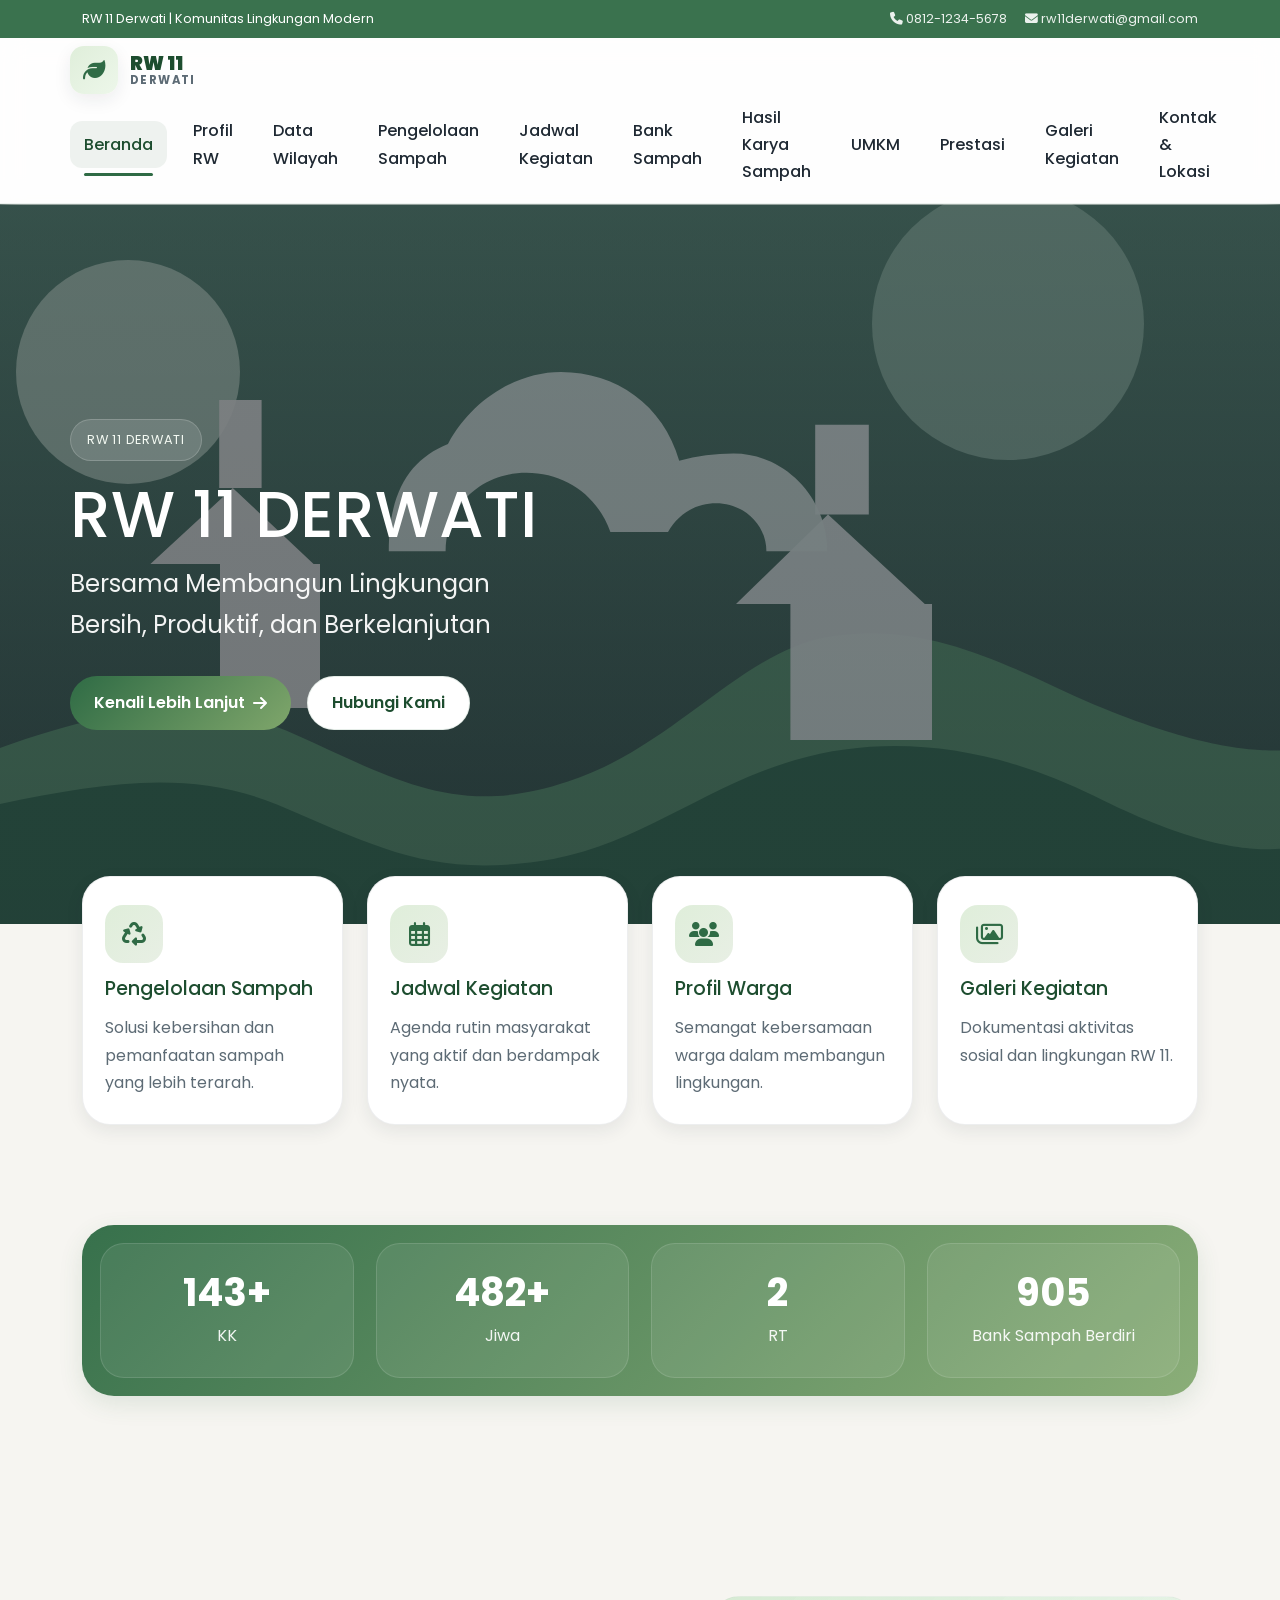
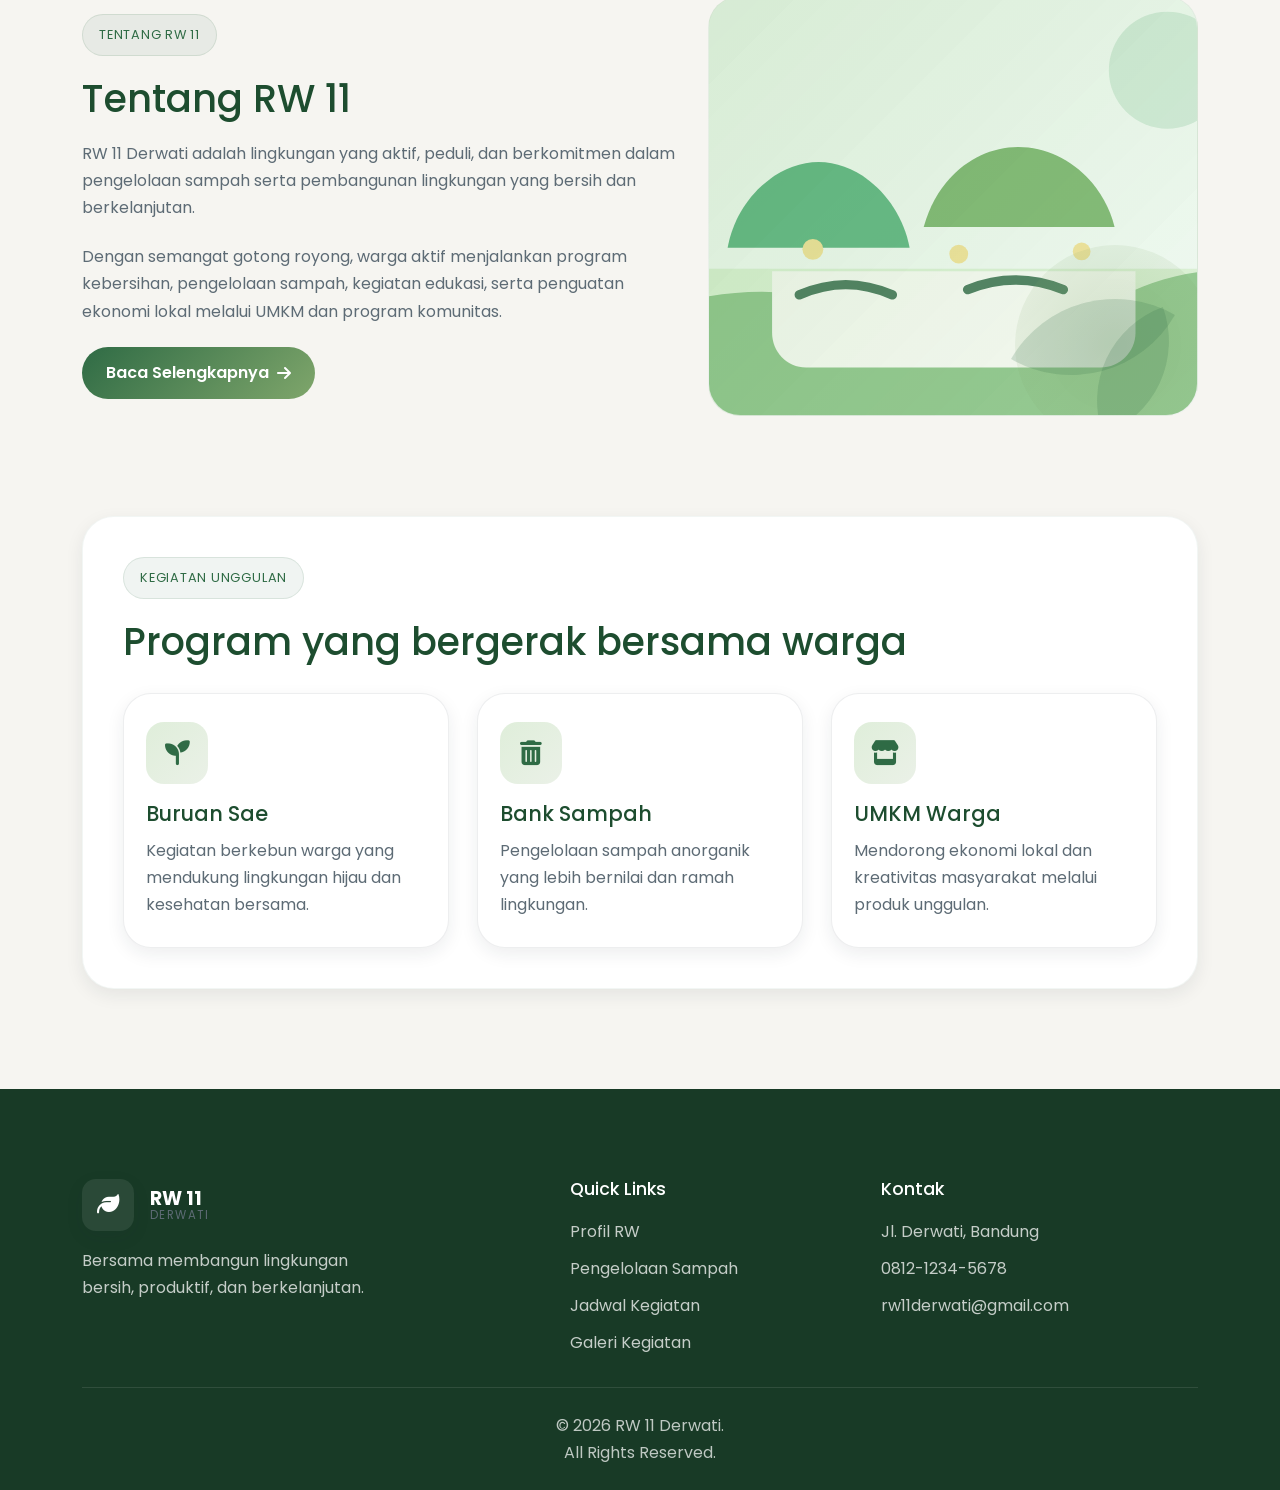
==== index.html @ e3f1a460 "Add RW 11 Derwati website Add the static site pages, local image assets, and album gallery support f" ====
<!DOCTYPE html>
<html lang="id">
  <head>
    <meta charset="UTF-8" />
    <meta name="viewport" content="width=device-width, initial-scale=1.0" />
    <title>RW 11 Derwati | Bersama Membangun Lingkungan Bersih</title>
    <meta
      name="description"
      content="RW 11 Derwati adalah komunitas lingkungan yang aktif dalam pengelolaan sampah, kegiatan warga, UMKM, dan pembangunan lingkungan yang berkelanjutan."
    />
    <link rel="preconnect" href="https://fonts.googleapis.com" />
    <link rel="preconnect" href="https://fonts.gstatic.com" crossorigin />
    <link
      href="https://fonts.googleapis.com/css2?family=Poppins:wght@400;500;600;700;800&display=swap"
      rel="stylesheet"
    />
    <link
      rel="stylesheet"
      href="https://cdn.jsdelivr.net/npm/bootstrap@5.3.3/dist/css/bootstrap.min.css"
    />
    <link
      rel="stylesheet"
      href="https://cdnjs.cloudflare.com/ajax/libs/font-awesome/6.5.2/css/all.min.css"
    />
    <link rel="stylesheet" href="css/style.css" />
  </head>
  <body>
    <div class="topbar">
      <div class="container topbar-inner">
        <div>RW 11 Derwati | Komunitas Lingkungan Modern</div>
        <div class="topbar-links">
          <a href="tel:081212345678"><i class="fa-solid fa-phone"></i> 0812-1234-5678</a>
          <a href="mailto:rw11derwati@gmail.com"><i class="fa-solid fa-envelope"></i> rw11derwati@gmail.com</a>
        </div>
      </div>
    </div>

    <header class="header">
      <div class="container navbar">
        <a href="index.html" class="brand" aria-label="RW 11 Derwati home">
          <span class="brand-mark"><i class="fa-solid fa-leaf"></i></span>
          <span class="brand-text">
            <strong>RW 11</strong>
            <small>Derwati</small>
          </span>
        </a>

        <nav aria-label="Main menu">
          <ul class="nav-menu">
            <li class="nav-item"><a class="nav-link active" href="index.html">Beranda</a></li>
            <li class="nav-item"><a class="nav-link" href="profil.html">Profil RW</a></li>
            <li class="nav-item"><a class="nav-link" href="data-wilayah.html">Data Wilayah</a></li>
            <li class="nav-item"><a class="nav-link" href="pengelolaan-sampah.html">Pengelolaan Sampah</a></li>
            <li class="nav-item"><a class="nav-link" href="jadwal-kegiatan.html">Jadwal Kegiatan</a></li>
            <li class="nav-item"><a class="nav-link" href="bank-sampah.html">Bank Sampah</a></li>
            <li class="nav-item"><a class="nav-link" href="hasil-karya.html">Hasil Karya Sampah</a></li>
            <li class="nav-item"><a class="nav-link" href="umkm.html">UMKM</a></li>
            <li class="nav-item"><a class="nav-link" href="prestasi.html">Prestasi</a></li>
            <li class="nav-item"><a class="nav-link" href="galeri.html">Galeri Kegiatan</a></li>
            <li class="nav-item"><a class="nav-link" href="kontak.html">Kontak &amp; Lokasi</a></li>
          </ul>
        </nav>

        <button class="menu-toggle" type="button" aria-label="Buka menu mobile">
          <i class="fa-solid fa-bars"></i>
        </button>
      </div>
    </header>

    <aside class="mobile-menu" aria-label="Menu mobile">
      <div class="mobile-menu-header">
        <a href="index.html" class="brand" aria-label="RW 11 Derwati home">
          <span class="brand-mark"><i class="fa-solid fa-leaf"></i></span>
          <span class="brand-text">
            <strong>RW 11</strong>
            <small>Derwati</small>
          </span>
        </a>
        <button class="close-menu" type="button" aria-label="Tutup menu mobile">
          <i class="fa-solid fa-xmark"></i>
        </button>
      </div>
      <ul class="mobile-menu-list">
        <li class="mobile-menu-item"><a class="active" href="index.html">Beranda</a></li>
        <li class="mobile-menu-item"><a href="profil.html">Profil RW</a></li>
        <li class="mobile-menu-item"><a href="data-wilayah.html">Data Wilayah</a></li>
        <li class="mobile-menu-item"><a href="pengelolaan-sampah.html">Pengelolaan Sampah</a></li>
        <li class="mobile-menu-item"><a href="jadwal-kegiatan.html">Jadwal Kegiatan</a></li>
        <li class="mobile-menu-item"><a href="bank-sampah.html">Bank Sampah</a></li>
        <li class="mobile-menu-item"><a href="hasil-karya.html">Hasil Karya Sampah</a></li>
        <li class="mobile-menu-item"><a href="umkm.html">UMKM</a></li>
        <li class="mobile-menu-item"><a href="prestasi.html">Prestasi</a></li>
        <li class="mobile-menu-item"><a href="galeri.html">Galeri Kegiatan</a></li>
        <li class="mobile-menu-item"><a href="kontak.html">Kontak &amp; Lokasi</a></li>
      </ul>
    </aside>
    <div class="overlay" aria-hidden="true"></div>

    <main>
      <section class="hero">
        <div class="container hero-inner reveal">
          <div class="eyebrow">RW 11 Derwati</div>
          <h1>RW 11 DERWATI</h1>
          <p>Bersama Membangun Lingkungan<br />Bersih, Produktif, dan Berkelanjutan</p>
          <div class="hero-actions">
            <a class="btn btn-primary" href="profil.html">Kenali Lebih Lanjut <i class="fa-solid fa-arrow-right"></i></a>
            <a class="btn btn-secondary" href="kontak.html">Hubungi Kami</a>
          </div>
        </div>
      </section>

      <section class="quick-links container reveal">
        <div class="quick-grid">
          <a class="card quick-card" href="pengelolaan-sampah.html">
            <i class="fa-solid fa-recycle"></i>
            <h3>Pengelolaan Sampah</h3>
            <p>Solusi kebersihan dan pemanfaatan sampah yang lebih terarah.</p>
          </a>
          <a class="card quick-card" href="jadwal-kegiatan.html">
            <i class="fa-regular fa-calendar-days"></i>
            <h3>Jadwal Kegiatan</h3>
            <p>Agenda rutin masyarakat yang aktif dan berdampak nyata.</p>
          </a>
          <a class="card quick-card" href="profil.html">
            <i class="fa-solid fa-users"></i>
            <h3>Profil Warga</h3>
            <p>Semangat kebersamaan warga dalam membangun lingkungan.</p>
          </a>
          <a class="card quick-card" href="galeri.html">
            <i class="fa-regular fa-images"></i>
            <h3>Galeri Kegiatan</h3>
            <p>Dokumentasi aktivitas sosial dan lingkungan RW 11.</p>
          </a>
        </div>
      </section>

      <section class="section">
        <div class="container reveal">
          <div class="stats-strip">
            <div class="stats-grid">
              <div class="stat-card">
                <strong data-count="320" data-suffix="+">0</strong>
                <span>KK</span>
              </div>
              <div class="stat-card">
                <strong data-count="1075" data-suffix="+">0</strong>
                <span>Jiwa</span>
              </div>
              <div class="stat-card">
                <strong data-count="6">0</strong>
                <span>RT</span>
              </div>
              <div class="stat-card">
                <strong data-count="2016">0</strong>
                <span>Bank Sampah Berdiri</span>
              </div>
            </div>
          </div>
        </div>
      </section>

      <section class="section">
        <div class="container reveal">
          <div class="about-grid">
            <div class="about-content">
              <div class="eyebrow" style="background: rgba(47,107,69,0.07); color: var(--primary); border-color: rgba(47,107,69,0.12);">Tentang RW 11</div>
              <h2 class="section-title">Tentang RW 11</h2>
              <p>
                RW 11 Derwati adalah lingkungan yang aktif, peduli, dan berkomitmen dalam pengelolaan sampah serta pembangunan lingkungan yang bersih dan berkelanjutan.
              </p>
              <p>
                Dengan semangat gotong royong, warga aktif menjalankan program kebersihan, pengelolaan sampah, kegiatan edukasi, serta penguatan ekonomi lokal melalui UMKM dan program komunitas.
              </p>
              <a class="btn btn-primary" href="profil.html">Baca Selengkapnya <i class="fa-solid fa-arrow-right"></i></a>
            </div>
            <div class="about-visual">
              <div class="visual-img"></div>
              <div class="leaf-decor"></div>
            </div>
          </div>
        </div>
      </section>

      <section class="section" style="padding-top: 0;">
        <div class="container reveal">
          <div class="section-shell">
            <div class="heading-row">
              <div>
                <div class="eyebrow" style="background: rgba(47,107,69,0.07); color: var(--primary); border-color: rgba(47,107,69,0.12);">Kegiatan Unggulan</div>
                <h2 class="section-title" style="margin-bottom: 0;">Program yang bergerak bersama warga</h2>
              </div>
            </div>

            <div class="feature-grid">
              <article class="feature-card card">
                <div class="feature-icon"><i class="fa-solid fa-seedling"></i></div>
                <h3>Buruan Sae</h3>
                <p>Kegiatan berkebun warga yang mendukung lingkungan hijau dan kesehatan bersama.</p>
              </article>
              <article class="feature-card card">
                <div class="feature-icon"><i class="fa-solid fa-trash-can"></i></div>
                <h3>Bank Sampah</h3>
                <p>Pengelolaan sampah anorganik yang lebih bernilai dan ramah lingkungan.</p>
              </article>
              <article class="feature-card card">
                <div class="feature-icon"><i class="fa-solid fa-store"></i></div>
                <h3>UMKM Warga</h3>
                <p>Mendorong ekonomi lokal dan kreativitas masyarakat melalui produk unggulan.</p>
              </article>
            </div>
          </div>
        </div>
      </section>
    </main>

    <footer class="footer">
      <div class="container">
        <div class="footer-grid">
          <div>
            <div class="footer-brand">
              <span class="brand-mark"><i class="fa-solid fa-leaf"></i></span>
              <span class="brand-text" style="color: #fff;">
                <strong>RW 11</strong>
                <small>Derwati</small>
              </span>
            </div>
            <p>
              Bersama membangun lingkungan<br />bersih, produktif, dan berkelanjutan.
            </p>
          </div>

          <div>
            <h4>Quick Links</h4>
            <ul class="footer-links">
              <li><a href="profil.html">Profil RW</a></li>
              <li><a href="pengelolaan-sampah.html">Pengelolaan Sampah</a></li>
              <li><a href="jadwal-kegiatan.html">Jadwal Kegiatan</a></li>
              <li><a href="galeri.html">Galeri Kegiatan</a></li>
            </ul>
          </div>

          <div>
            <h4>Kontak</h4>
            <ul class="footer-contact">
              <li>Jl. Derwati, Bandung</li>
              <li>0812-1234-5678</li>
              <li>rw11derwati@gmail.com</li>
            </ul>
          </div>
        </div>
        <div class="footer-bottom">
          © 2026 RW 11 Derwati.<br />All Rights Reserved.
        </div>
      </div>
    </footer>

    <script src="https://cdn.jsdelivr.net/npm/bootstrap@5.3.3/dist/js/bootstrap.bundle.min.js"></script>
    <script src="js/script.js"></script>
  </body>
</html>
---- css/style.css ----
:root {
  --primary: #2f6b45;
  --primary-dark: #1d4d2f;
  --secondary: #7fa66b;
  --secondary-soft: #a7c79a;
  --light-green: #dfeeda;
  --background: #f6f5f1;
  --card-bg: #ffffff;
  --text: #1f2933;
  --muted: #5d6b75;
  --border: rgba(31, 41, 51, 0.08);
  --shadow: 0 8px 24px rgba(47, 107, 69, 0.12);
  --shadow-soft: 0 6px 18px rgba(31, 41, 51, 0.08);
  --radius-lg: 28px;
  --radius-md: 18px;
  --radius-sm: 12px;
  --container: 1200px;
  --transition: 0.3s ease;
}

* {
  box-sizing: border-box;
}

html {
  scroll-behavior: smooth;
}

body {
  margin: 0;
  font-family: "Poppins", sans-serif;
  background: var(--background);
  color: var(--text);
  line-height: 1.7;
}

a {
  text-decoration: none;
  color: inherit;
}

img {
  max-width: 100%;
  display: block;
}

button,
input,
select,
textarea {
  font: inherit;
}

.container {
  width: min(var(--container), calc(100% - 32px));
  margin: 0 auto;
}

.section {
  padding: 100px 0;
}

.section-title {
  font-size: clamp(2rem, 3vw, 3rem);
  line-height: 1.2;
  margin: 0 0 18px;
  color: var(--primary-dark);
}

.section-subtitle {
  color: var(--muted);
  font-size: 1.05rem;
  margin-bottom: 32px;
  max-width: 700px;
}

.btn {
  display: inline-flex;
  align-items: center;
  justify-content: center;
  gap: 8px;
  border-radius: 999px;
  padding: 14px 24px;
  font-weight: 600;
  transition: transform var(--transition), box-shadow var(--transition), background var(--transition), color var(--transition);
  border: none;
  cursor: pointer;
  text-decoration: none;
}

.btn:hover {
  transform: translateY(-2px);
    box-shadow: 0 12px 24px rgba(47, 107, 69, 0.18);
}

.btn-primary {
  background: linear-gradient(135deg, var(--primary), var(--secondary));
  color: #fff;
}

.btn-secondary {
  background: var(--card-bg);
  color: var(--primary-dark);
  border: 1px solid rgba(47, 107, 69, 0.12);
}

.btn-outline {
  background: transparent;
  border: 1px solid rgba(47, 107, 69, 0.2);
  color: var(--primary);
}

.topbar {
  background: rgba(47, 107, 69, 0.94);
  color: #fff;
  font-size: 0.8rem;
  padding: 8px 0;
}

.topbar-inner {
  display: flex;
  align-items: center;
  justify-content: space-between;
  gap: 16px;
}

.topbar-links {
  display: flex;
  align-items: center;
  gap: 18px;
  flex-wrap: wrap;
}

.topbar-links a {
  color: rgba(255, 255, 255, 0.9);
}

.header {
  position: sticky;
  top: 0;
  z-index: 1000;
  background: rgba(255, 255, 255, 0.9);
  backdrop-filter: blur(12px);
  border-bottom: 1px solid rgba(47, 107, 69, 0.08);
  transition: box-shadow var(--transition), background var(--transition);
}

.header.scrolled {
  box-shadow: 0 8px 20px rgba(31, 41, 51, 0.08);
  background: rgba(255, 255, 255, 0.96);
}

.navbar {
  display: flex;
  align-items: center;
  justify-content: space-between;
  min-height: 84px;
}

.brand {
  display: inline-flex;
  align-items: center;
  gap: 12px;
  font-weight: 700;
  color: var(--primary-dark);
}

.brand-mark {
  width: 48px;
  height: 48px;
  border-radius: 14px;
  display: grid;
  place-items: center;
  background: linear-gradient(135deg, var(--light-green), #edf7ea);
  color: var(--primary);
  font-size: 1.4rem;
  box-shadow: var(--shadow-soft);
}

.brand-text {
  display: flex;
  flex-direction: column;
  line-height: 1.1;
}

.brand-text strong {
  font-size: 1.2rem;
}

.brand-text small {
  font-size: 0.72rem;
  letter-spacing: 0.12em;
  text-transform: uppercase;
  color: var(--muted);
}

.nav-menu {
  display: flex;
  align-items: center;
  gap: 12px;
  list-style: none;
  padding: 0;
  margin: 0;
}

.nav-item {
  position: relative;
}

.nav-link {
  display: inline-flex;
  align-items: center;
  justify-content: center;
  padding: 10px 14px;
  border-radius: 12px;
  color: var(--text);
  font-weight: 500;
  transition: background var(--transition), color var(--transition), transform var(--transition);
}

.nav-link:hover,
.nav-link.active {
  background: rgba(47, 107, 69, 0.08);
  color: var(--primary-dark);
}

.nav-link.active::after {
  content: "";
  position: absolute;
  left: 14px;
  right: 14px;
  bottom: -8px;
  height: 3px;
  border-radius: 999px;
  background: var(--primary);
}

.menu-toggle,
.close-menu {
  display: none;
  background: transparent;
  border: none;
  color: var(--primary-dark);
  font-size: 1.7rem;
  cursor: pointer;
}

.mobile-menu {
  position: fixed;
  top: 0;
  right: -100%;
  width: min(320px, 85vw);
  height: 100vh;
  background: rgba(255, 255, 255, 0.98);
  backdrop-filter: blur(14px);
  box-shadow: -10px 0 30px rgba(31, 41, 51, 0.14);
  z-index: 1100;
  transition: right 0.35s ease;
  padding: 24px 22px;
}

.mobile-menu.open {
  right: 0;
}

.mobile-menu-header {
  display: flex;
  align-items: center;
  justify-content: space-between;
  margin-bottom: 24px;
}

.mobile-menu-list {
  list-style: none;
  padding: 0;
  margin: 0;
  display: grid;
  gap: 8px;
}

.mobile-menu-item a {
  display: flex;
  align-items: center;
  justify-content: space-between;
  padding: 14px 12px;
  border-radius: 12px;
  background: rgba(47, 107, 69, 0.04);
  color: var(--text);
  font-weight: 500;
}

.mobile-menu-item a.active {
  background: rgba(47, 107, 69, 0.08);
  color: var(--primary-dark);
  border-left: 4px solid var(--primary);
}

.overlay {
  position: fixed;
  inset: 0;
  background: rgba(17, 24, 39, 0.5);
  opacity: 0;
  visibility: hidden;
  transition: opacity var(--transition), visibility var(--transition);
  z-index: 1050;
}

.overlay.active {
  opacity: 1;
  visibility: visible;
}

.hero {
  position: relative;
  min-height: 720px;
  display: flex;
  align-items: center;
  background-image: linear-gradient(rgba(17, 24, 39, 0.52), rgba(17, 24, 39, 0.55)), url('../assets/images/hero-bg.svg');
  background-size: cover;
  background-position: center;
  color: #fff;
}

.hero-inner {
  position: relative;
  z-index: 1;
  padding: 110px 0 90px;
}

.eyebrow {
  display: inline-block;
  background: rgba(255, 255, 255, 0.12);
  border: 1px solid rgba(255, 255, 255, 0.18);
  color: #f3f9f2;
  border-radius: 999px;
  padding: 9px 16px;
  font-size: 0.8rem;
  letter-spacing: 0.06em;
  text-transform: uppercase;
  margin-bottom: 20px;
}

.hero h1 {
  font-size: clamp(2.7rem, 5vw, 5rem);
  line-height: 1.05;
  margin: 0 0 16px;
  max-width: 700px;
}

.hero p {
  font-size: clamp(1.1rem, 2vw, 1.5rem);
  max-width: 640px;
  margin-bottom: 30px;
  color: rgba(255, 255, 255, 0.94);
}

.hero-actions {
  display: flex;
  flex-wrap: wrap;
  gap: 16px;
}

.quick-links {
  position: relative;
  margin-top: -48px;
  z-index: 2;
}

.quick-grid {
  display: grid;
  grid-template-columns: repeat(4, minmax(0, 1fr));
  gap: 24px;
}

.card {
  background: var(--card-bg);
  border: 1px solid var(--border);
  border-radius: var(--radius-lg);
  box-shadow: var(--shadow-soft);
  overflow: hidden;
  transition: transform var(--transition), box-shadow var(--transition);
}

.card:hover {
  transform: translateY(-6px);
  box-shadow: var(--shadow);
}

.quick-card {
  padding: 28px 22px;
  display: flex;
  flex-direction: column;
  align-items: flex-start;
  gap: 14px;
  min-height: 200px;
}

.quick-card i,
.feature-icon,
.info-icon,
.timeline-icon,
.contact-icon,
.process-step .step-number,
.category-badge {
  display: inline-flex;
  align-items: center;
  justify-content: center;
}

.quick-card i {
  width: 58px;
  height: 58px;
  border-radius: 18px;
  background: linear-gradient(135deg, var(--light-green), rgba(127, 166, 107, 0.18));
  color: var(--primary);
  font-size: 1.5rem;
}

.quick-card h3 {
  margin: 0;
  font-size: 1.2rem;
  color: var(--primary-dark);
}

.quick-card p {
  margin: 0;
  color: var(--muted);
}

.section-shell {
  background: #fff;
  border-radius: 32px;
  padding: 40px;
  box-shadow: var(--shadow-soft);
  border: 1px solid rgba(47, 107, 69, 0.06);
}

.stats-strip {
  background: linear-gradient(135deg, rgba(47, 107, 69, 0.96), rgba(127, 166, 107, 0.9));
  border-radius: 32px;
  padding: 18px;
  color: white;
  box-shadow: var(--shadow);
}

.stats-grid {
  display: grid;
  grid-template-columns: repeat(4, minmax(0, 1fr));
  gap: 22px;
}

.stat-card {
  background: rgba(255, 255, 255, 0.08);
  border: 1px solid rgba(255, 255, 255, 0.12);
  border-radius: 24px;
  padding: 28px 18px;
  text-align: center;
}

.stat-card strong {
  display: block;
  font-size: clamp(2rem, 3vw, 3rem);
  line-height: 1.1;
  font-weight: 700;
  margin-bottom: 8px;
}

.stat-card span {
  color: rgba(255, 255, 255, 0.92);
  font-size: 1rem;
  display: block;
}

.about-grid,
.split-grid,
.contact-grid,
.feature-grid,
.gallery-grid,
.waste-grid,
.umkm-grid,
.timeline {
  display: grid;
  gap: 28px;
}

.about-grid {
  grid-template-columns: 1.1fr 0.9fr;
  align-items: center;
}

.about-content p {
  margin-bottom: 22px;
  color: var(--muted);
}

.about-visual {
  position: relative;
  min-height: 420px;
  background: linear-gradient(135deg, rgba(223, 238, 218, 0.9), rgba(255,255,255,0.8));
  border-radius: 32px;
  overflow: hidden;
  border: 1px solid rgba(47, 107, 69, 0.08);
}

.about-visual .visual-img {
  position: absolute;
  inset: 0;
  background: url('../assets/images/gallery-garden.svg') center/cover no-repeat;
  mix-blend-mode: multiply;
  opacity: 0.82;
}

.leaf-decor {
  position: absolute;
  width: 200px;
  height: 200px;
  right: -18px;
  bottom: -30px;
  background: radial-gradient(circle at center, rgba(127, 166, 107, 0.28), rgba(127, 166, 107, 0.04));
  border-radius: 50%;
}

.leaf-decor::before,
.leaf-decor::after {
  content: "";
  position: absolute;
  background: rgba(47, 107, 69, 0.18);
  border-radius: 100% 0 100% 0;
}

.leaf-decor::before {
  width: 120px;
  height: 120px;
  left: 18px;
  top: 32px;
  transform: rotate(30deg);
}

.leaf-decor::after {
  width: 100px;
  height: 100px;
  right: 32px;
  bottom: 24px;
  transform: rotate(-20deg);
}

.page-hero {
  background: linear-gradient(135deg, rgba(31, 41, 51, 0.7), rgba(47, 107, 69, 0.8)), url('../assets/images/hero-bg.svg') center/cover no-repeat;
  color: #fff;
  padding: 140px 0 90px;
}

.page-hero h1 {
  font-size: clamp(2.3rem, 4vw, 4rem);
  margin: 0 0 12px;
}

.page-hero p {
  font-size: 1.1rem;
  color: rgba(255, 255, 255, 0.9);
  max-width: 720px;
}

.breadcrumbs {
  display: inline-flex;
  align-items: center;
  gap: 8px;
  font-size: 0.85rem;
  color: rgba(255,255,255,0.9);
  margin-bottom: 18px;
}

.breadcrumbs a {
  color: #fff;
}

.feature-grid {
  grid-template-columns: repeat(3, minmax(0, 1fr));
}

.feature-card {
  padding: 28px 22px;
}

.feature-icon {
  width: 62px;
  height: 62px;
  border-radius: 18px;
  background: linear-gradient(135deg, rgba(223, 238, 218, 1), rgba(127,166,107,0.16));
  color: var(--primary);
  font-size: 1.55rem;
  margin-bottom: 18px;
}

.feature-card h3,
.content-card h3,
.waste-card h3,
.accordion-item h3,
.gallery-card h3,
.umkm-card h3,
.contact-card h3 {
  margin: 0 0 10px;
  font-size: 1.3rem;
  color: var(--primary-dark);
}

.feature-card p,
.content-card p,
.waste-card p,
.gallery-card p,
.contact-card p,
.umkm-card p,
.stat-box p,
.accordion-content p,
.timeline-item p,
.kegiatan-card p {
  margin: 0;
  color: var(--muted);
}

.content-card {
  padding: 32px;
}

.content-card .card-figure {
  height: 260px;
  border-radius: 24px;
  overflow: hidden;
  margin-top: 18px;
}

.content-card .card-figure img {
  width: 100%;
  height: 100%;
  object-fit: cover;
}

.card-list {
  list-style: none;
  padding: 0;
  margin: 18px 0 0;
  display: grid;
  gap: 12px;
}

.card-list li {
  display: flex;
  align-items: flex-start;
  gap: 10px;
  color: var(--text);
}

.card-list li i {
  color: var(--primary);
  margin-top: 4px;
}

.info-grid {
  display: grid;
  grid-template-columns: repeat(2, minmax(0, 1fr));
  gap: 24px;
}

.info-box {
  display: flex;
  flex-direction: column;
  gap: 16px;
  background: linear-gradient(180deg, rgba(255,255,255,0.96), rgba(223,238,218,0.5));
  border: 1px solid rgba(47, 107, 69, 0.08);
  border-radius: 24px;
  padding: 28px;
  min-height: 100%;
}

.info-icon {
  width: 56px;
  height: 56px;
  border-radius: 16px;
  background: rgba(47, 107, 69, 0.08);
  color: var(--primary);
  font-size: 1.4rem;
}

.stat-box {
  display: flex;
  flex-direction: column;
  justify-content: center;
  background: rgba(47,107,69,0.04);
  border-radius: 20px;
  border: 1px solid rgba(47,107,69,0.06);
  padding: 24px 18px;
}

.stat-box strong {
  display: block;
  color: var(--primary-dark);
  font-size: clamp(2rem, 2.5vw, 2.5rem);
  line-height: 1.1;
  margin-bottom: 6px;
}

.heading-row {
  display: flex;
  align-items: flex-end;
  justify-content: space-between;
  gap: 18px;
  margin-bottom: 28px;
}

.filter-bar {
  display: flex;
  flex-wrap: wrap;
  gap: 12px;
}

.filter-btn {
  background: rgba(47,107,69,0.06);
  color: var(--primary-dark);
  border: 1px solid transparent;
  border-radius: 999px;
  padding: 10px 18px;
  font-weight: 600;
  cursor: pointer;
  transition: all var(--transition);
}

.filter-btn.active,
.filter-btn:hover {
  background: var(--primary);
  color: #fff;
  box-shadow: 0 10px 18px rgba(47, 107, 69, 0.18);
}

.waste-grid,
.gallery-grid,
.umkm-grid {
  grid-template-columns: repeat(3, minmax(0, 1fr));
}

.waste-card,
.gallery-card,
.umkm-card,
.kegiatan-card,
.contact-card,
.timeline-item,
.banner-card {
  background: var(--card-bg);
  border: 1px solid rgba(47, 107, 69, 0.08);
  border-radius: 24px;
  padding: 26px;
  box-shadow: var(--shadow-soft);
}

.waste-card .badge,
.gallery-card .badge,
.umkm-card .badge {
  display: inline-block;
  padding: 7px 12px;
  border-radius: 999px;
  font-size: 0.75rem;
  background: rgba(47, 107, 69, 0.08);
  color: var(--primary-dark);
  font-weight: 600;
  margin-bottom: 14px;
}

.diagram {
  position: relative;
  display: flex;
  flex-direction: column;
  align-items: center;
  gap: 12px;
  padding: 30px 0 10px;
}

.flow-node {
  position: relative;
  width: min(100%, 220px);
  background: var(--card-bg);
  border: 1px solid rgba(47, 107, 69, 0.1);
  border-radius: 18px;
  padding: 18px 16px;
  text-align: center;
  font-weight: 600;
  box-shadow: var(--shadow-soft);
}

.flow-branch {
  display: grid;
  grid-template-columns: repeat(2, minmax(0, 1fr));
  gap: 26px;
  width: min(100%, 520px);
}

.diagram::before,
.diagram::after {
  content: "";
  position: absolute;
  left: 50%;
  width: 2px;
  height: 30px;
  background: rgba(47,107,69,0.3);
  transform: translateX(-50%);
}

.diagram::before { top: 46px; }

.diagram::after { top: 152px; }

.flow-branch .flow-node {
  position: relative;
}

.flow-branch .flow-node::before {
  content: "";
  position: absolute;
  left: 50%;
  top: -26px;
  width: 2px;
  height: 26px;
  background: rgba(47,107,69,0.3);
  transform: translateX(-50%);
}

.flow-branch .flow-node:first-child::before {
  display: none;
}

.kegiatan-grid {
  display: grid;
  grid-template-columns: repeat(2, minmax(0, 1fr));
  gap: 24px;
}

.kegiatan-card {
  display: flex;
  flex-direction: column;
  gap: 12px;
}

.kegiatan-meta {
  display: flex;
  align-items: center;
  gap: 8px;
  color: var(--primary);
  font-weight: 600;
  font-size: 0.9rem;
}

.kegiatan-card h3 {
  margin: 0;
  font-size: 1.35rem;
  color: var(--primary-dark);
}

.kegiatan-card .chip {
  display: inline-flex;
  align-items: center;
  gap: 8px;
  width: fit-content;
  border-radius: 999px;
  background: rgba(127,166,107,0.12);
  color: var(--primary-dark);
  padding: 8px 12px;
  font-weight: 600;
  text-transform: capitalize;
}

.accordion {
  display: grid;
  gap: 18px;
}

.accordion-item {
  border: 1px solid rgba(47,107,69,0.08);
  border-radius: 20px;
  background: var(--card-bg);
  overflow: hidden;
  box-shadow: var(--shadow-soft);
}

.accordion-header {
  width: 100%;
  background: transparent;
  border: none;
  padding: 22px 24px;
  display: flex;
  align-items: center;
  justify-content: space-between;
  cursor: pointer;
  font-weight: 600;
  color: var(--primary-dark);
  text-align: left;
}

.accordion-header i:last-child {
  transition: transform var(--transition);
}

.accordion-item.active .accordion-header i:last-child {
  transform: rotate(180deg);
}

.accordion-content {
  max-height: 0;
  overflow: hidden;
  transition: max-height 0.35s ease;
}

.accordion-content-inner {
  padding: 0 24px 22px;
  color: var(--muted);
}

.process-grid {
  display: grid;
  grid-template-columns: repeat(4, minmax(0, 1fr));
  gap: 18px;
}

.process-step {
  background: linear-gradient(180deg, rgba(223,238,218,.46), rgba(255,255,255,1));
  border: 1px solid rgba(47,107,69,0.08);
  border-radius: 20px;
  padding: 22px 18px;
  text-align: center;
}

.process-step .step-number {
  width: 52px;
  height: 52px;
  border-radius: 50%;
  background: var(--primary);
  color: #fff;
  font-weight: 700;
  margin: 0 auto 14px;
}

.process-step h4 {
  margin: 0 0 8px;
  color: var(--primary-dark);
}

.gallery-card {
  position: relative;
  overflow: hidden;
  padding: 0;
  cursor: pointer;
}

.gallery-card img {
  height: 260px;
  width: 100%;
  object-fit: cover;
  transition: transform 0.5s ease;
}

.gallery-card:hover img {
  transform: scale(1.05);
}

.gallery-card .gallery-body {
  padding: 18px 18px 20px;
}

.gallery-card .gallery-body h3 {
  margin: 0 0 6px;
  font-size: 1.2rem;
}

.gallery-card .badge {
  margin: 18px 18px 0;
}

.lightbox-modal,
.product-modal {
  position: fixed;
  inset: 0;
  background: rgba(17,24,39,0.76);
  display: flex;
  align-items: center;
  justify-content: center;
  padding: 24px;
  z-index: 1200;
  opacity: 0;
  visibility: hidden;
  transition: opacity var(--transition), visibility var(--transition);
}

.lightbox-modal.open,
.product-modal.open {
  opacity: 1;
  visibility: visible;
}

.lightbox-content,
.product-content {
  position: relative;
  background: #fff;
  width: min(1000px, 92vw);
  border-radius: 28px;
  overflow: hidden;
  box-shadow: 0 16px 40px rgba(17,24,39,0.2);
}

.lightbox-media,
.product-media {
  width: 100%;
  height: 420px;
  overflow: hidden;
}

.lightbox-media img,
.product-media img {
  width: 100%;
  height: 100%;
  object-fit: cover;
}

.lightbox-body,
.product-body {
  padding: 22px 28px 28px;
}

.lightbox-close,
.product-close {
  position: absolute;
  top: 18px;
  right: 18px;
  width: 42px;
  height: 42px;
  border-radius: 50%;
  background: rgba(255,255,255,0.9);
  border: none;
  font-size: 1.5rem;
  cursor: pointer;
  color: var(--primary-dark);
}

.lightbox-nav {
  position: absolute;
  top: 50%;
  width: 42px;
  height: 42px;
  border-radius: 50%;
  border: none;
  background: rgba(255,255,255,0.9);
  display: grid;
  place-items: center;
  cursor: pointer;
  transform: translateY(-50%);
  font-size: 1.3rem;
  color: var(--primary-dark);
}

.lightbox-prev { left: 18px; }
.lightbox-next { right: 18px; }

.product-carousel {
  display: grid;
  grid-template-columns: 1.15fr 0.85fr;
  gap: 0;
}

.product-info {
  padding: 28px;
}

.product-info h3 {
  margin: 0 0 12px;
  font-size: 2rem;
  color: var(--primary-dark);
}

.product-meta {
  display: grid;
  grid-template-columns: repeat(2, minmax(0, 1fr));
  gap: 16px;
  margin-top: 24px;
}

.product-meta div {
  padding: 14px 16px;
  border-radius: 14px;
  background: rgba(47,107,69,0.04);
}

.product-meta strong {
  display: block;
  font-size: 0.8rem;
  color: var(--primary);
  text-transform: uppercase;
  letter-spacing: 0.08em;
  margin-bottom: 6px;
}

.featured-carousel {
  position: relative;
  overflow: hidden;
  border-radius: 32px;
  margin-bottom: 40px;
}

.featured-slide {
  display: none;
  position: relative;
}

.featured-slide.active {
  display: block;
}

.featured-slide img {
  width: 100%;
  height: 440px;
  object-fit: cover;
}

.featured-caption {
  position: absolute;
  left: 32px;
  right: 32px;
  bottom: 26px;
  background: rgba(17,24,39,0.5);
  color: #fff;
  border-radius: 18px;
  padding: 18px 20px;
}

.featured-caption h3 {
  margin: 0 0 6px;
  font-size: clamp(1.4rem, 2vw, 2rem);
}

.carousel-controls {
  display: flex;
  justify-content: center;
  gap: 12px;
  margin-top: 20px;
}

.carousel-arrow {
  width: 44px;
  height: 44px;
  border-radius: 50%;
  border: none;
  background: rgba(47,107,69,0.1);
  color: var(--primary-dark);
  cursor: pointer;
}

.umkm-card {
  display: flex;
  flex-direction: column;
  gap: 16px;
}

.umkm-meta {
  display: flex;
  align-items: center;
  justify-content: space-between;
  gap: 10px;
}

.umkm-card .owner {
  font-weight: 600;
  color: var(--primary);
}

.umkm-card .location,
.umkm-card .phone {
  display: flex;
  align-items: center;
  gap: 8px;
  color: var(--muted);
}

.whatsapp-btn {
  display: inline-flex;
  align-items: center;
  justify-content: center;
  gap: 8px;
  background: #25d366;
  color: #fff;
  padding: 12px 18px;
  border-radius: 999px;
  font-weight: 600;
  transition: transform var(--transition), box-shadow var(--transition);
}

.whatsapp-btn:hover {
  transform: translateY(-2px);
  box-shadow: 0 12px 18px rgba(37,211,102,0.2);
}

.timeline {
  position: relative;
  grid-template-columns: 1fr;
  max-width: 900px;
  margin: 0 auto;
}

.timeline::before {
  content: "";
  position: absolute;
  left: 33px;
  top: 0;
  bottom: 0;
  width: 4px;
  background: linear-gradient(180deg, rgba(47,107,69,0.12), rgba(47,107,69,0.45));
  border-radius: 999px;
}

.timeline-item {
  position: relative;
  margin-left: 80px;
  padding: 26px 28px;
}

.timeline-item::before {
  content: "";
  position: absolute;
  left: -60px;
  top: 30px;
  width: 18px;
  height: 18px;
  background: var(--primary);
  border: 6px solid #fff;
  border-radius: 50%;
  box-shadow: 0 0 0 4px rgba(47, 107, 69, 0.12);
}

.timeline-year {
  display: inline-flex;
  align-items: center;
  gap: 8px;
  margin-bottom: 10px;
  color: var(--primary);
  font-weight: 700;
}

.timeline-year i {
  width: 34px;
  height: 34px;
  display: inline-flex;
  align-items: center;
  justify-content: center;
  border-radius: 12px;
  background: rgba(47,107,69,0.08);
}

.contact-grid {
  grid-template-columns: 0.95fr 1.05fr;
}

.contact-card {
  display: flex;
  flex-direction: column;
  gap: 18px;
}

.contact-list {
  list-style: none;
  padding: 0;
  margin: 0;
  display: grid;
  gap: 16px;
}

.contact-list li {
  display: flex;
  align-items: flex-start;
  gap: 12px;
}

.contact-icon {
  width: 44px;
  height: 44px;
  border-radius: 12px;
  color: var(--primary);
  background: rgba(47,107,69,0.06);
}

.map-card {
  background: #fff;
  border: 1px solid rgba(47,107,69,0.08);
  border-radius: 24px;
  overflow: hidden;
  box-shadow: var(--shadow-soft);
}

.map-card iframe {
  width: 100%;
  min-height: 420px;
  border: 0;
}

.footer {
  background: #183a26;
  color: rgba(255,255,255,0.88);
  padding: 90px 0 24px;
}

.footer-grid {
  display: grid;
  grid-template-columns: 1.3fr 0.8fr 0.9fr;
  gap: 30px;
}

.footer-brand {
  display: flex;
  align-items: center;
  gap: 16px;
  margin-bottom: 16px;
}

.footer-brand .brand-mark {
  width: 52px;
  height: 52px;
  background: rgba(255,255,255,0.08);
  color: #fff;
}

.footer h4 {
  margin: 0 0 18px;
  color: #fff;
  font-size: 1.1rem;
}

.footer p,
.footer li,
.footer a {
  color: rgba(255,255,255,0.75);
}

.footer-links,
.footer-contact {
  list-style: none;
  padding: 0;
  margin: 0;
  display: grid;
  gap: 10px;
}

.footer-bottom {
  margin-top: 30px;
  padding-top: 24px;
  border-top: 1px solid rgba(255,255,255,0.1);
  text-align: center;
  color: rgba(255,255,255,0.72);
}

.reveal {
  opacity: 0;
  transform: translateY(24px);
  transition: opacity 0.7s ease, transform 0.7s ease;
}

.reveal.visible {
  opacity: 1;
  transform: translateY(0);
}

.hidden {
  display: none !important;
}

@media (max-width: 980px) {
  .quick-grid,
  .stats-grid,
  .feature-grid,
  .waste-grid,
  .gallery-grid,
  .umkm-grid,
  .process-grid,
  .footer-grid {
    grid-template-columns: repeat(2, minmax(0, 1fr));
  }

  .about-grid,
  .contact-grid,
  .split-grid {
    grid-template-columns: 1fr;
  }

  .nav-menu {
    display: none;
  }

  .menu-toggle,
  .close-menu {
    display: inline-flex;
    align-items: center;
    justify-content: center;
  }

  .kegiatan-grid {
    grid-template-columns: 1fr;
  }
}

@media (max-width: 680px) {
  .topbar {
    display: none;
  }

  .section {
    padding: 76px 0;
  }

  .hero {
    min-height: 620px;
  }

  .quick-grid,
  .stats-grid,
  .feature-grid,
  .waste-grid,
  .gallery-grid,
  .umkm-grid,
  .process-grid,
  .footer-grid,
  .kegiatan-grid,
  .info-grid {
    grid-template-columns: 1fr;
  }

  .section-shell {
    padding: 24px 16px;
  }

  .hero-inner {
    padding-top: 82px;
  }

  .hero-actions {
    flex-direction: column;
    align-items: flex-start;
  }

  .btn {
    width: 100%;
  }

  .product-carousel {
    grid-template-columns: 1fr;
  }

  .timeline-item {
    margin-left: 58px;
    padding: 20px 18px;
  }

  .timeline::before {
    left: 22px;
  }

  .timeline-item::before {
    left: -40px;
  }
}
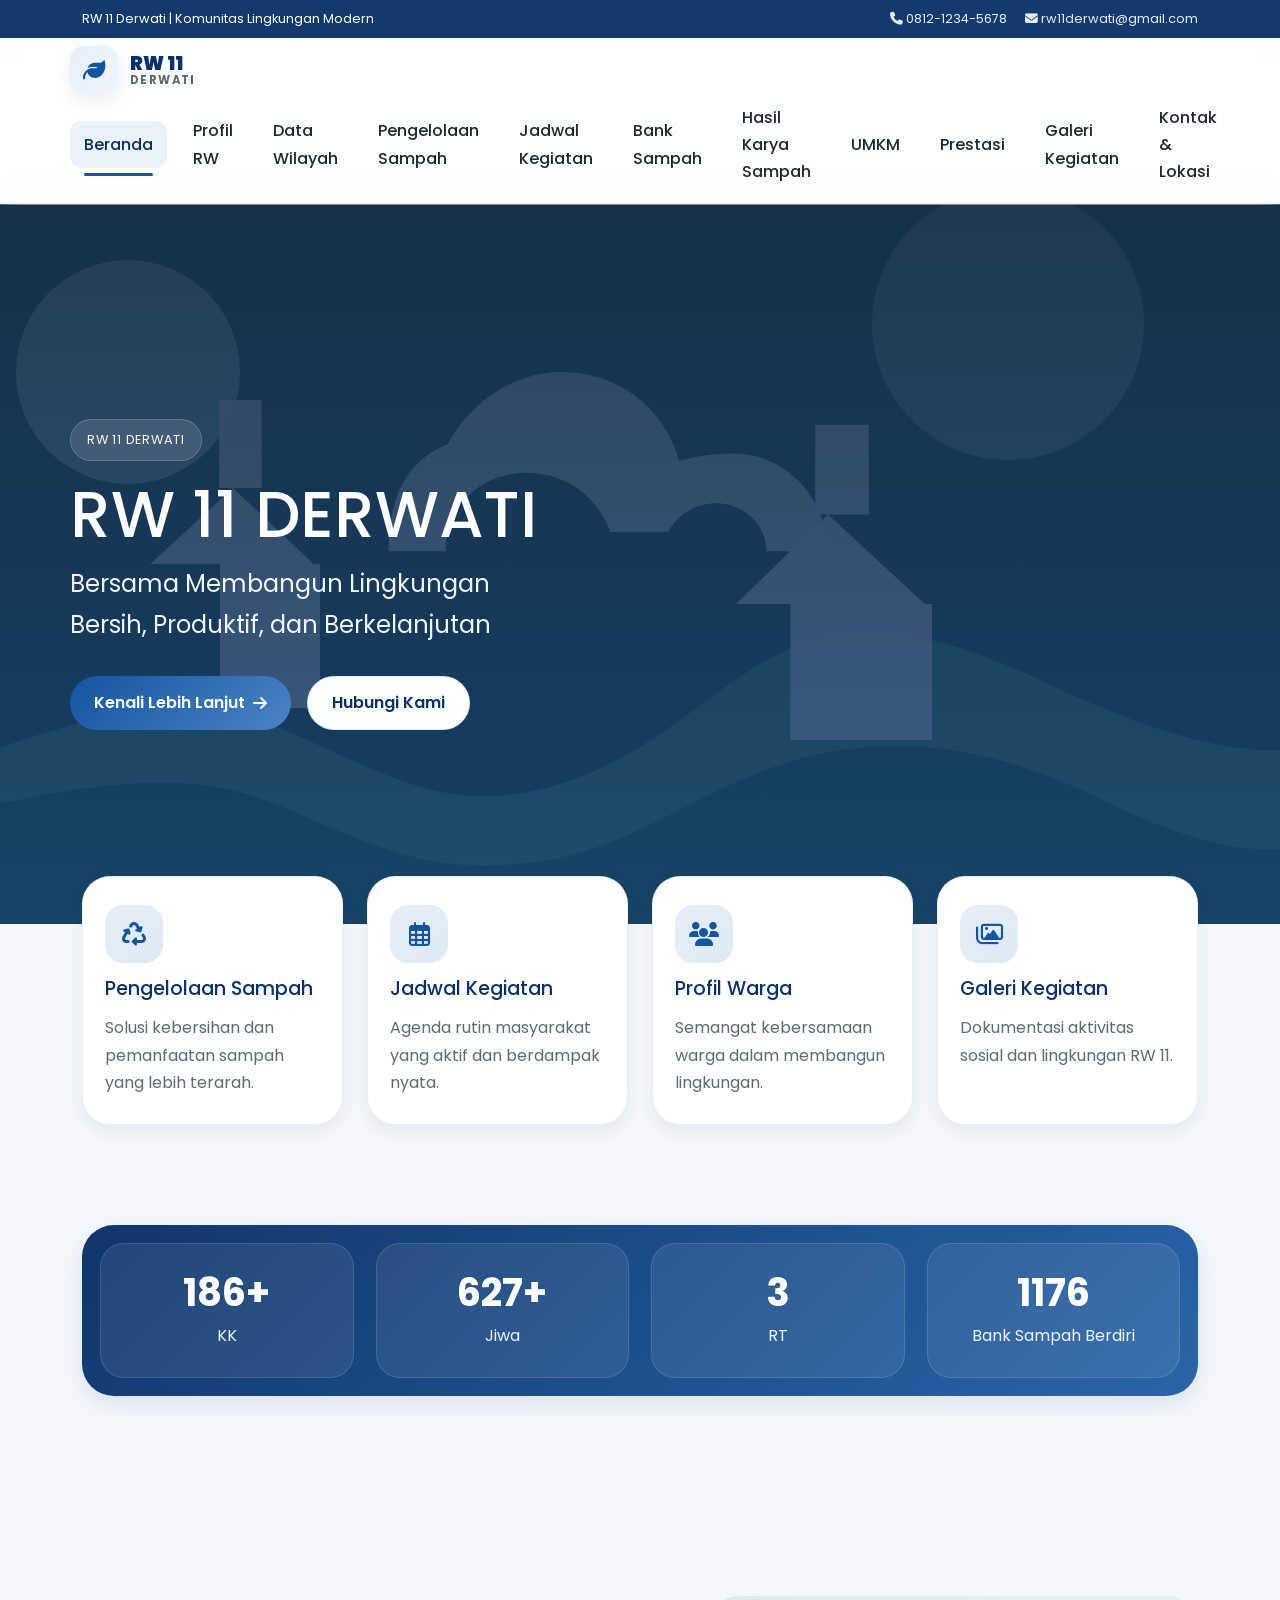
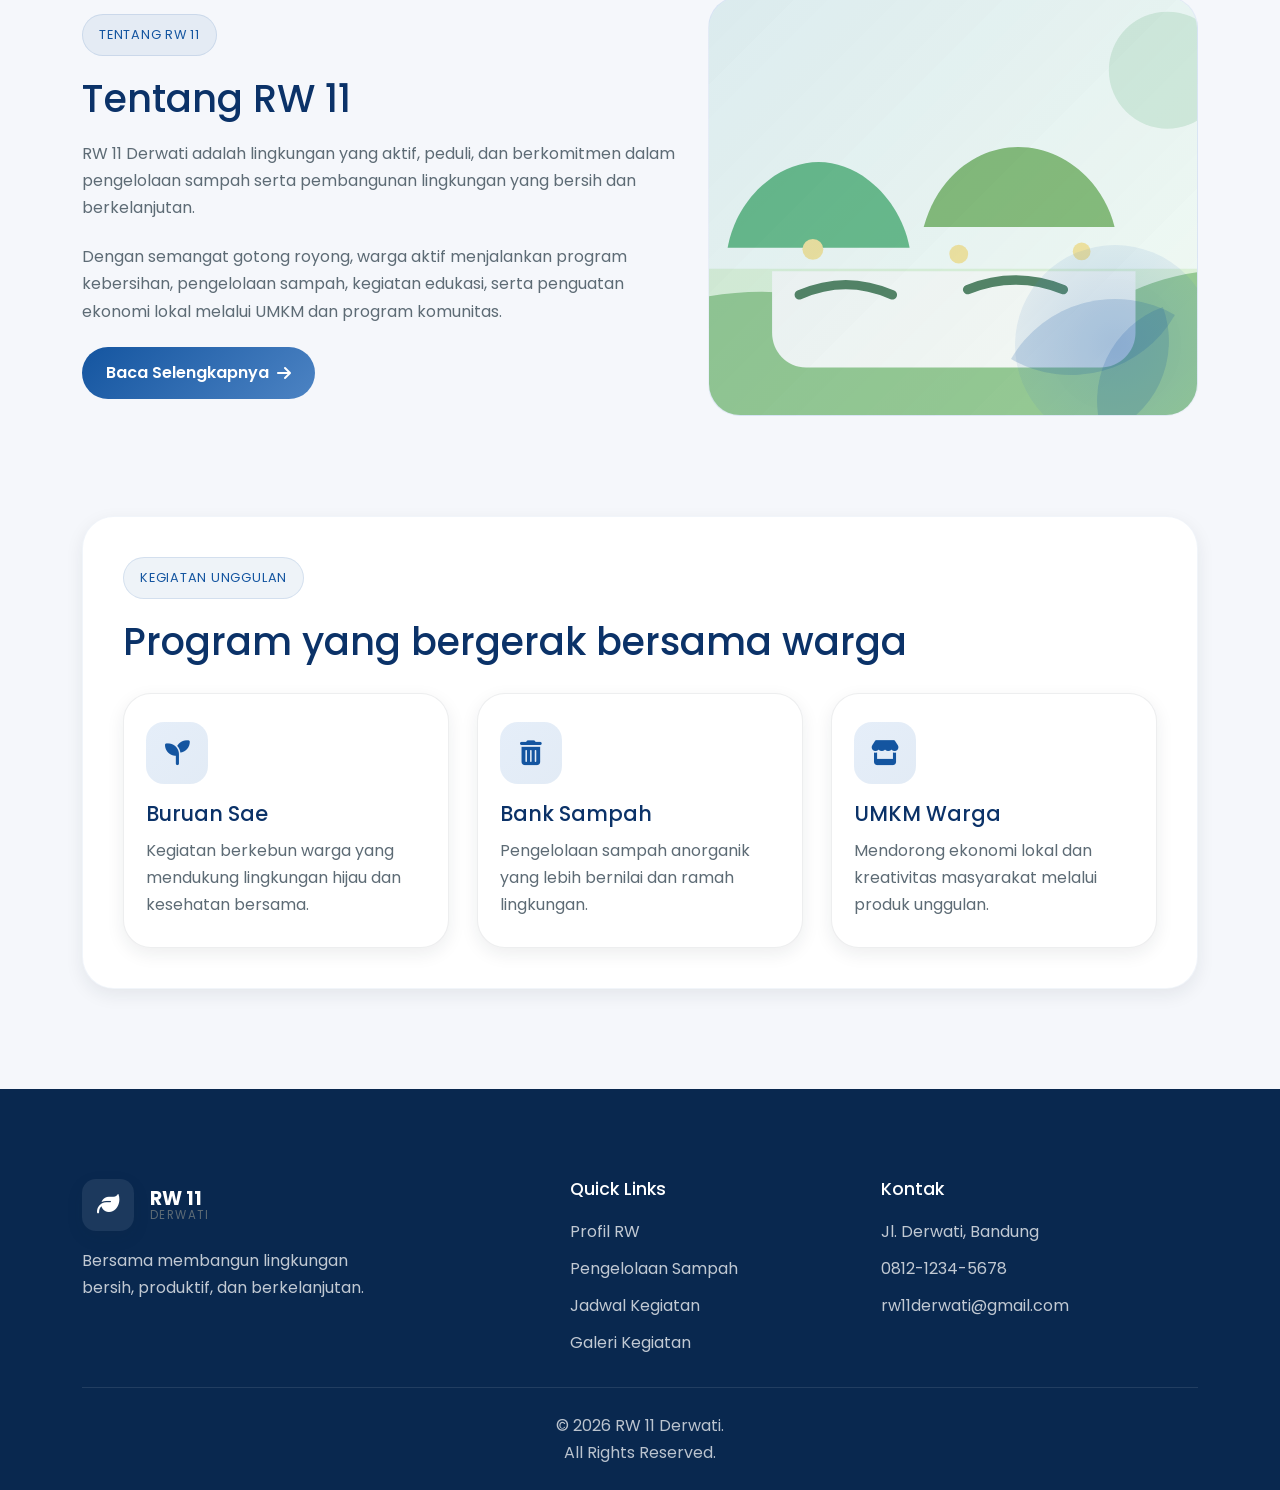
==== commit eeeba2e1: "Update RW 11 theme and management data Apply the blue theme, add the RW management roster, and expan" ====
--- a/index.html
+++ b/index.html
@@ -163,7 +163,7 @@
         <div class="container reveal">
           <div class="about-grid">
             <div class="about-content">
-              <div class="eyebrow" style="background: rgba(47,107,69,0.07); color: var(--primary); border-color: rgba(47,107,69,0.12);">Tentang RW 11</div>
+              <div class="eyebrow" style="background: rgba(20,85,160,0.07); color: var(--primary); border-color: rgba(20,85,160,0.12);">Tentang RW 11</div>
               <h2 class="section-title">Tentang RW 11</h2>
               <p>
                 RW 11 Derwati adalah lingkungan yang aktif, peduli, dan berkomitmen dalam pengelolaan sampah serta pembangunan lingkungan yang bersih dan berkelanjutan.
@@ -186,7 +186,7 @@
           <div class="section-shell">
             <div class="heading-row">
               <div>
-                <div class="eyebrow" style="background: rgba(47,107,69,0.07); color: var(--primary); border-color: rgba(47,107,69,0.12);">Kegiatan Unggulan</div>
+                <div class="eyebrow" style="background: rgba(20,85,160,0.07); color: var(--primary); border-color: rgba(20,85,160,0.12);">Kegiatan Unggulan</div>
                 <h2 class="section-title" style="margin-bottom: 0;">Program yang bergerak bersama warga</h2>
               </div>
             </div>
--- a/css/style.css
+++ b/css/style.css
@@ -1,15 +1,15 @@
 :root {
-  --primary: #2f6b45;
-  --primary-dark: #1d4d2f;
-  --secondary: #7fa66b;
-  --secondary-soft: #a7c79a;
-  --light-green: #dfeeda;
-  --background: #f6f5f1;
+  --primary: #1455a0;
+  --primary-dark: #0b3268;
+  --secondary: #4c83c3;
+  --secondary-soft: #a8c7ee;
+  --light-blue: #e5eef9;
+  --background: #f5f7fb;
   --card-bg: #ffffff;
   --text: #1f2933;
   --muted: #5d6b75;
   --border: rgba(31, 41, 51, 0.08);
-  --shadow: 0 8px 24px rgba(47, 107, 69, 0.12);
+  --shadow: 0 8px 24px rgba(20, 85, 160, 0.12);
   --shadow-soft: 0 6px 18px rgba(31, 41, 51, 0.08);
   --radius-lg: 28px;
   --radius-md: 18px;
@@ -90,7 +90,7 @@
 
 .btn:hover {
   transform: translateY(-2px);
-    box-shadow: 0 12px 24px rgba(47, 107, 69, 0.18);
+    box-shadow: 0 12px 24px rgba(20, 85, 160, 0.18);
 }
 
 .btn-primary {
@@ -101,17 +101,17 @@
 .btn-secondary {
   background: var(--card-bg);
   color: var(--primary-dark);
-  border: 1px solid rgba(47, 107, 69, 0.12);
+  border: 1px solid rgba(20, 85, 160, 0.12);
 }
 
 .btn-outline {
   background: transparent;
-  border: 1px solid rgba(47, 107, 69, 0.2);
+  border: 1px solid rgba(20, 85, 160, 0.2);
   color: var(--primary);
 }
 
 .topbar {
-  background: rgba(47, 107, 69, 0.94);
+  background: rgba(11, 50, 104, 0.96);
   color: #fff;
   font-size: 0.8rem;
   padding: 8px 0;
@@ -141,7 +141,7 @@
   z-index: 1000;
   background: rgba(255, 255, 255, 0.9);
   backdrop-filter: blur(12px);
-  border-bottom: 1px solid rgba(47, 107, 69, 0.08);
+  border-bottom: 1px solid rgba(20, 85, 160, 0.08);
   transition: box-shadow var(--transition), background var(--transition);
 }
 
@@ -171,7 +171,7 @@
   border-radius: 14px;
   display: grid;
   place-items: center;
-  background: linear-gradient(135deg, var(--light-green), #edf7ea);
+  background: linear-gradient(135deg, var(--light-blue), #f0f5fc);
   color: var(--primary);
   font-size: 1.4rem;
   box-shadow: var(--shadow-soft);
@@ -220,7 +220,7 @@
 
 .nav-link:hover,
 .nav-link.active {
-  background: rgba(47, 107, 69, 0.08);
+  background: rgba(20, 85, 160, 0.08);
   color: var(--primary-dark);
 }
 
@@ -284,13 +284,13 @@
   justify-content: space-between;
   padding: 14px 12px;
   border-radius: 12px;
-  background: rgba(47, 107, 69, 0.04);
+  background: rgba(20, 85, 160, 0.04);
   color: var(--text);
   font-weight: 500;
 }
 
 .mobile-menu-item a.active {
-  background: rgba(47, 107, 69, 0.08);
+  background: rgba(20, 85, 160, 0.08);
   color: var(--primary-dark);
   border-left: 4px solid var(--primary);
 }
@@ -315,7 +315,7 @@
   min-height: 720px;
   display: flex;
   align-items: center;
-  background-image: linear-gradient(rgba(17, 24, 39, 0.52), rgba(17, 24, 39, 0.55)), url('../assets/images/hero-bg.svg');
+  background-image: linear-gradient(rgba(5, 28, 62, 0.82), rgba(12, 56, 112, 0.78)), url('../assets/images/hero-bg.svg');
   background-size: cover;
   background-position: center;
   color: #fff;
@@ -411,7 +411,7 @@
   width: 58px;
   height: 58px;
   border-radius: 18px;
-  background: linear-gradient(135deg, var(--light-green), rgba(127, 166, 107, 0.18));
+  background: linear-gradient(135deg, var(--light-blue), rgba(76, 131, 195, 0.18));
   color: var(--primary);
   font-size: 1.5rem;
 }
@@ -432,11 +432,11 @@
   border-radius: 32px;
   padding: 40px;
   box-shadow: var(--shadow-soft);
-  border: 1px solid rgba(47, 107, 69, 0.06);
+  border: 1px solid rgba(20, 85, 160, 0.06);
 }
 
 .stats-strip {
-  background: linear-gradient(135deg, rgba(47, 107, 69, 0.96), rgba(127, 166, 107, 0.9));
+  background: linear-gradient(135deg, rgba(11, 50, 104, 0.98), rgba(20, 85, 160, 0.9));
   border-radius: 32px;
   padding: 18px;
   color: white;
@@ -496,10 +496,10 @@
 .about-visual {
   position: relative;
   min-height: 420px;
-  background: linear-gradient(135deg, rgba(223, 238, 218, 0.9), rgba(255,255,255,0.8));
+  background: linear-gradient(135deg, rgba(229, 238, 249, 0.9), rgba(255,255,255,0.8));
   border-radius: 32px;
   overflow: hidden;
-  border: 1px solid rgba(47, 107, 69, 0.08);
+  border: 1px solid rgba(20, 85, 160, 0.08);
 }
 
 .about-visual .visual-img {
@@ -516,7 +516,7 @@
   height: 200px;
   right: -18px;
   bottom: -30px;
-  background: radial-gradient(circle at center, rgba(127, 166, 107, 0.28), rgba(127, 166, 107, 0.04));
+  background: radial-gradient(circle at center, rgba(76, 131, 195, 0.28), rgba(76, 131, 195, 0.04));
   border-radius: 50%;
 }
 
@@ -524,7 +524,7 @@
 .leaf-decor::after {
   content: "";
   position: absolute;
-  background: rgba(47, 107, 69, 0.18);
+  background: rgba(20, 85, 160, 0.18);
   border-radius: 100% 0 100% 0;
 }
 
@@ -545,7 +545,7 @@
 }
 
 .page-hero {
-  background: linear-gradient(135deg, rgba(31, 41, 51, 0.7), rgba(47, 107, 69, 0.8)), url('../assets/images/hero-bg.svg') center/cover no-repeat;
+  background: linear-gradient(135deg, rgba(11, 31, 62, 0.72), rgba(11, 50, 104, 0.84)), url('../assets/images/hero-bg.svg') center/cover no-repeat;
   color: #fff;
   padding: 140px 0 90px;
 }
@@ -578,15 +578,30 @@
   grid-template-columns: repeat(3, minmax(0, 1fr));
 }
 
+.management-grid {
+  display: grid;
+  grid-template-columns: repeat(auto-fit, minmax(min(100%, 230px), 1fr));
+  gap: 24px;
+}
+
 .feature-card {
   padding: 28px 22px;
+}
+
+.management-card {
+  min-height: 100%;
+}
+
+.management-card p {
+  color: var(--muted);
+  font-weight: 600;
 }
 
 .feature-icon {
   width: 62px;
   height: 62px;
   border-radius: 18px;
-  background: linear-gradient(135deg, rgba(223, 238, 218, 1), rgba(127,166,107,0.16));
+  background: linear-gradient(135deg, rgba(229, 238, 249, 1), rgba(76,131,195,0.16));
   color: var(--primary);
   font-size: 1.55rem;
   margin-bottom: 18px;
@@ -665,8 +680,8 @@
   display: flex;
   flex-direction: column;
   gap: 16px;
-  background: linear-gradient(180deg, rgba(255,255,255,0.96), rgba(223,238,218,0.5));
-  border: 1px solid rgba(47, 107, 69, 0.08);
+  background: linear-gradient(180deg, rgba(255,255,255,0.96), rgba(229,238,249,0.5));
+  border: 1px solid rgba(20, 85, 160, 0.08);
   border-radius: 24px;
   padding: 28px;
   min-height: 100%;
@@ -676,7 +691,7 @@
   width: 56px;
   height: 56px;
   border-radius: 16px;
-  background: rgba(47, 107, 69, 0.08);
+  background: rgba(20, 85, 160, 0.08);
   color: var(--primary);
   font-size: 1.4rem;
 }
@@ -685,9 +700,9 @@
   display: flex;
   flex-direction: column;
   justify-content: center;
-  background: rgba(47,107,69,0.04);
+  background: rgba(20,85,160,0.04);
   border-radius: 20px;
-  border: 1px solid rgba(47,107,69,0.06);
+  border: 1px solid rgba(20,85,160,0.06);
   padding: 24px 18px;
 }
 
@@ -697,6 +712,47 @@
   font-size: clamp(2rem, 2.5vw, 2.5rem);
   line-height: 1.1;
   margin-bottom: 6px;
+}
+
+.area-table {
+  width: 100%;
+  min-width: 620px;
+  border-collapse: collapse;
+  background: var(--card-bg);
+  color: var(--text);
+  box-shadow: var(--shadow-soft);
+}
+
+.area-table th,
+.area-table td {
+  border: 1px solid rgba(20, 85, 160, 0.2);
+  padding: 12px 16px;
+  text-align: left;
+  vertical-align: top;
+}
+
+.area-table thead th {
+  background: var(--primary-dark);
+  color: #fff;
+  font-weight: 600;
+  text-align: center;
+}
+
+.area-table tbody th {
+  width: 28%;
+  background: var(--light-blue);
+  color: var(--primary-dark);
+  font-weight: 600;
+}
+
+.area-table:not(.area-table-details) tbody td:first-child {
+  text-align: center;
+}
+
+.area-subtitle {
+  margin: 36px 0 16px;
+  color: var(--primary-dark);
+  font-size: 1.35rem;
 }
 
 .heading-row {
@@ -714,7 +770,7 @@
 }
 
 .filter-btn {
-  background: rgba(47,107,69,0.06);
+  background: rgba(20,85,160,0.06);
   color: var(--primary-dark);
   border: 1px solid transparent;
   border-radius: 999px;
@@ -728,7 +784,7 @@
 .filter-btn:hover {
   background: var(--primary);
   color: #fff;
-  box-shadow: 0 10px 18px rgba(47, 107, 69, 0.18);
+  box-shadow: 0 10px 18px rgba(20, 85, 160, 0.18);
 }
 
 .waste-grid,
@@ -745,7 +801,7 @@
 .timeline-item,
 .banner-card {
   background: var(--card-bg);
-  border: 1px solid rgba(47, 107, 69, 0.08);
+  border: 1px solid rgba(20, 85, 160, 0.08);
   border-radius: 24px;
   padding: 26px;
   box-shadow: var(--shadow-soft);
@@ -758,7 +814,7 @@
   padding: 7px 12px;
   border-radius: 999px;
   font-size: 0.75rem;
-  background: rgba(47, 107, 69, 0.08);
+  background: rgba(20, 85, 160, 0.08);
   color: var(--primary-dark);
   font-weight: 600;
   margin-bottom: 14px;
@@ -777,7 +833,7 @@
   position: relative;
   width: min(100%, 220px);
   background: var(--card-bg);
-  border: 1px solid rgba(47, 107, 69, 0.1);
+  border: 1px solid rgba(20, 85, 160, 0.1);
   border-radius: 18px;
   padding: 18px 16px;
   text-align: center;
@@ -799,7 +855,7 @@
   left: 50%;
   width: 2px;
   height: 30px;
-  background: rgba(47,107,69,0.3);
+  background: rgba(20,85,160,0.3);
   transform: translateX(-50%);
 }
 
@@ -818,7 +874,7 @@
   top: -26px;
   width: 2px;
   height: 26px;
-  background: rgba(47,107,69,0.3);
+  background: rgba(20,85,160,0.3);
   transform: translateX(-50%);
 }
 
@@ -859,7 +915,7 @@
   gap: 8px;
   width: fit-content;
   border-radius: 999px;
-  background: rgba(127,166,107,0.12);
+  background: rgba(76,131,195,0.12);
   color: var(--primary-dark);
   padding: 8px 12px;
   font-weight: 600;
@@ -872,7 +928,7 @@
 }
 
 .accordion-item {
-  border: 1px solid rgba(47,107,69,0.08);
+  border: 1px solid rgba(20,85,160,0.08);
   border-radius: 20px;
   background: var(--card-bg);
   overflow: hidden;
@@ -919,8 +975,8 @@
 }
 
 .process-step {
-  background: linear-gradient(180deg, rgba(223,238,218,.46), rgba(255,255,255,1));
-  border: 1px solid rgba(47,107,69,0.08);
+  background: linear-gradient(180deg, rgba(229,238,249,.46), rgba(255,255,255,1));
+  border: 1px solid rgba(20,85,160,0.08);
   border-radius: 20px;
   padding: 22px 18px;
   text-align: center;
@@ -1082,7 +1138,7 @@
 .product-meta div {
   padding: 14px 16px;
   border-radius: 14px;
-  background: rgba(47,107,69,0.04);
+  background: rgba(20,85,160,0.04);
 }
 
 .product-meta strong {
@@ -1144,7 +1200,7 @@
   height: 44px;
   border-radius: 50%;
   border: none;
-  background: rgba(47,107,69,0.1);
+  background: rgba(20,85,160,0.1);
   color: var(--primary-dark);
   cursor: pointer;
 }
@@ -1207,7 +1263,7 @@
   top: 0;
   bottom: 0;
   width: 4px;
-  background: linear-gradient(180deg, rgba(47,107,69,0.12), rgba(47,107,69,0.45));
+  background: linear-gradient(180deg, rgba(20,85,160,0.12), rgba(20,85,160,0.45));
   border-radius: 999px;
 }
 
@@ -1227,7 +1283,7 @@
   background: var(--primary);
   border: 6px solid #fff;
   border-radius: 50%;
-  box-shadow: 0 0 0 4px rgba(47, 107, 69, 0.12);
+  box-shadow: 0 0 0 4px rgba(20, 85, 160, 0.12);
 }
 
 .timeline-year {
@@ -1246,7 +1302,7 @@
   align-items: center;
   justify-content: center;
   border-radius: 12px;
-  background: rgba(47,107,69,0.08);
+  background: rgba(20,85,160,0.08);
 }
 
 .contact-grid {
@@ -1278,12 +1334,12 @@
   height: 44px;
   border-radius: 12px;
   color: var(--primary);
-  background: rgba(47,107,69,0.06);
+  background: rgba(20,85,160,0.06);
 }
 
 .map-card {
   background: #fff;
-  border: 1px solid rgba(47,107,69,0.08);
+  border: 1px solid rgba(20,85,160,0.08);
   border-radius: 24px;
   overflow: hidden;
   box-shadow: var(--shadow-soft);
@@ -1296,7 +1352,7 @@
 }
 
 .footer {
-  background: #183a26;
+  background: #09284f;
   color: rgba(255,255,255,0.88);
   padding: 90px 0 24px;
 }
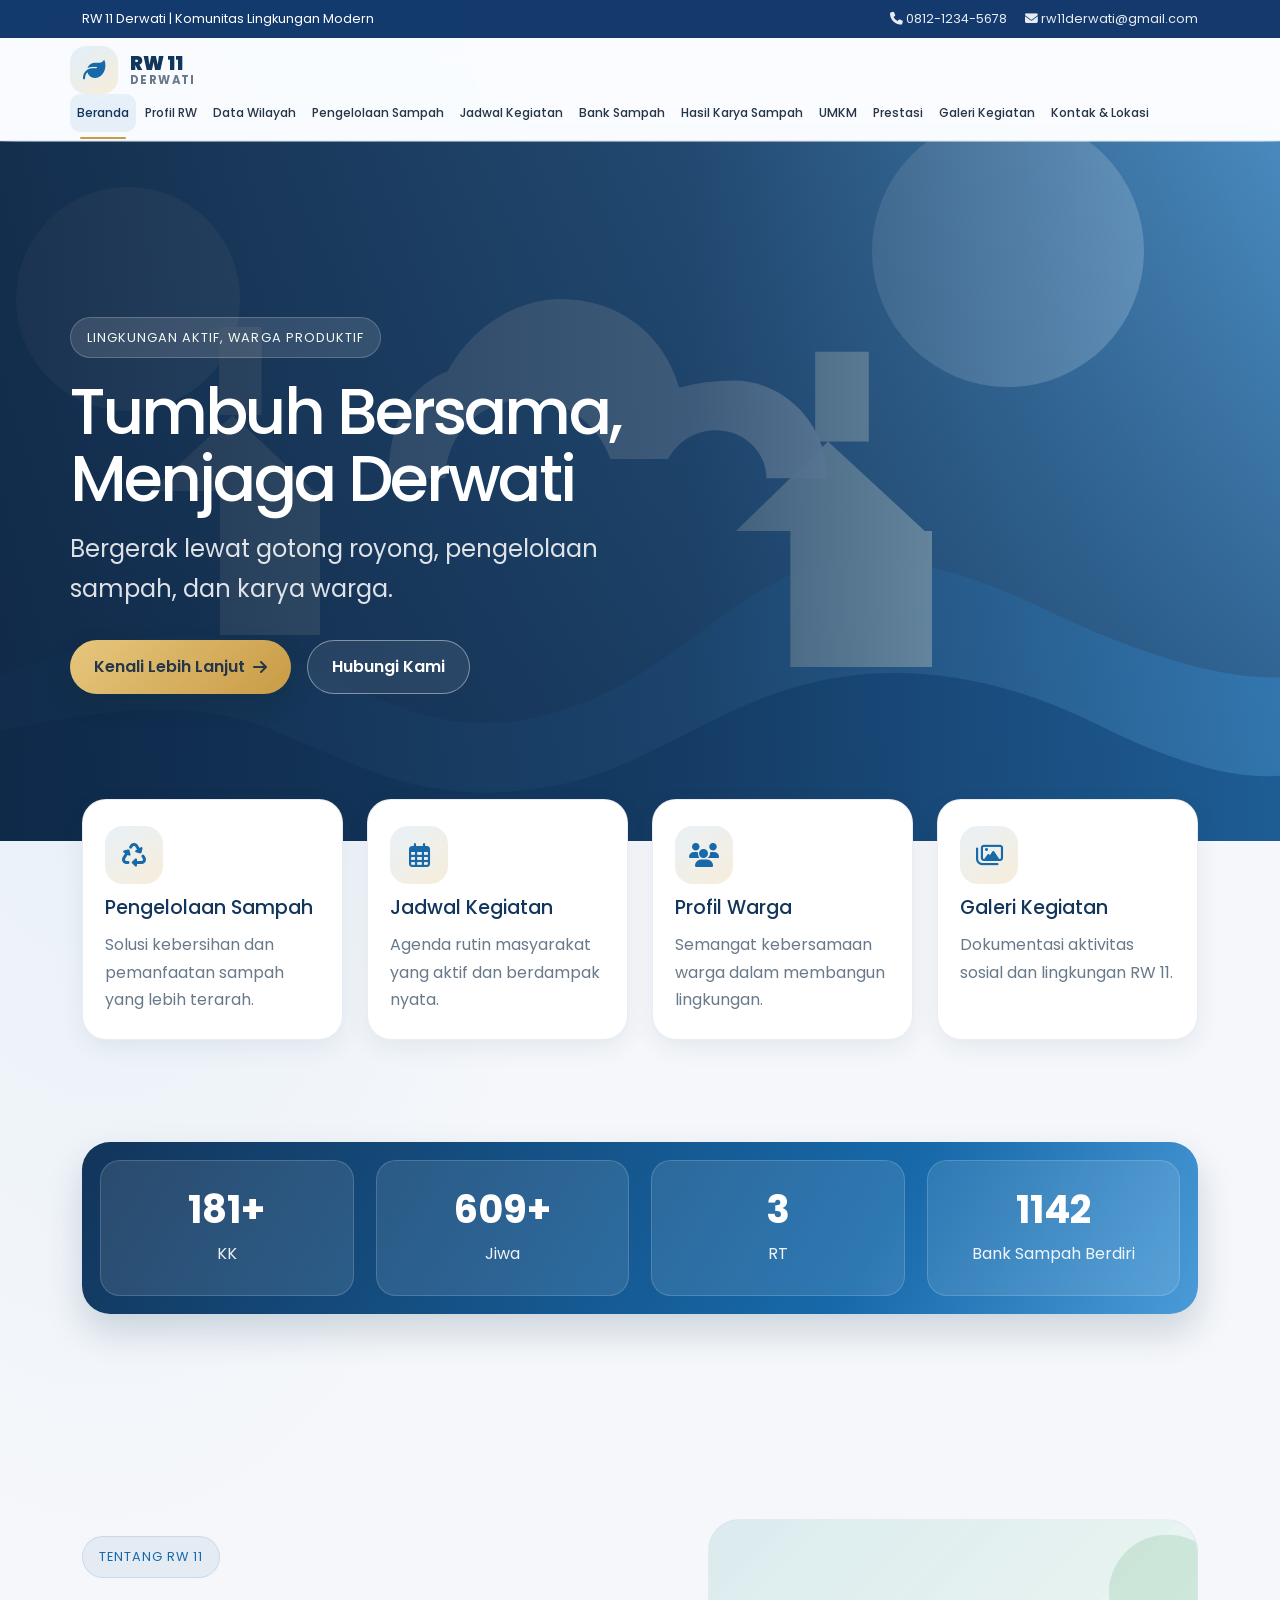
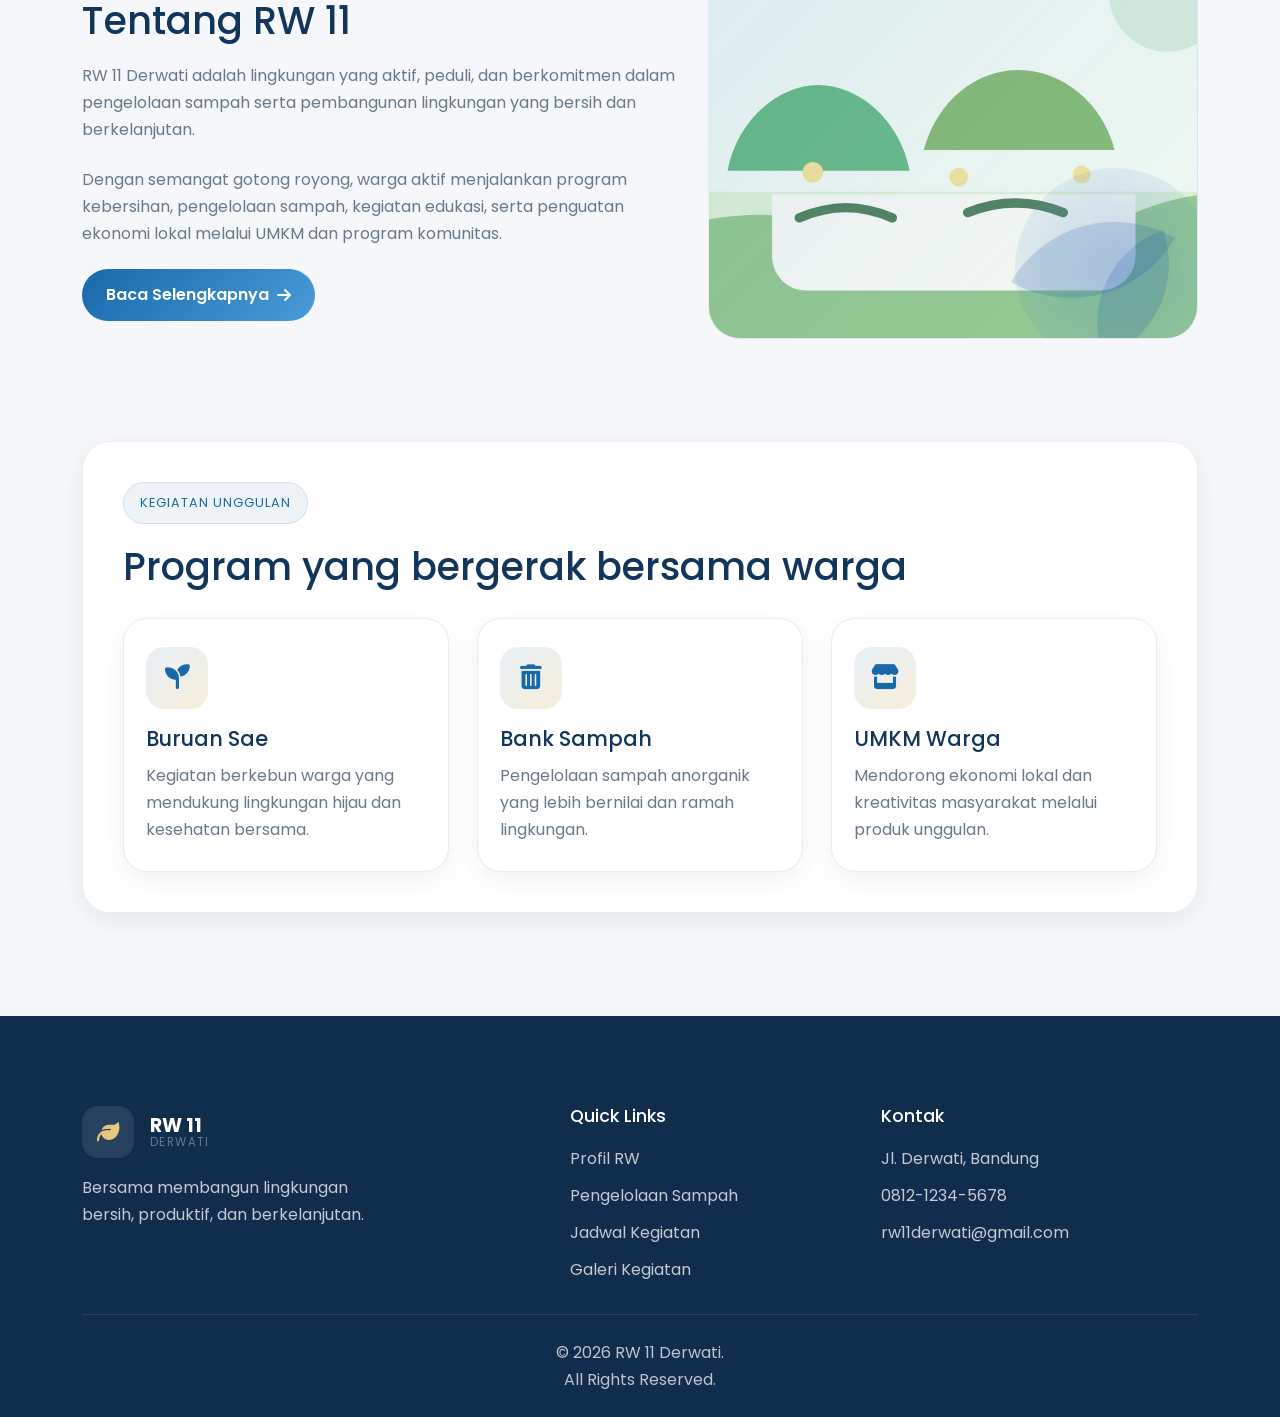
==== commit a94e796d: "Refresh RW 11 website visual theme Co-authored-by: Copilot <223556219+Copilot@users.noreply.github.c" ====
--- a/index.html
+++ b/index.html
@@ -99,9 +99,9 @@
     <main>
       <section class="hero">
         <div class="container hero-inner reveal">
-          <div class="eyebrow">RW 11 Derwati</div>
-          <h1>RW 11 DERWATI</h1>
-          <p>Bersama Membangun Lingkungan<br />Bersih, Produktif, dan Berkelanjutan</p>
+          <div class="eyebrow">Lingkungan aktif, warga produktif</div>
+          <h1>Tumbuh Bersama,<br />Menjaga Derwati</h1>
+          <p>Bergerak lewat gotong royong, pengelolaan sampah, dan karya warga.</p>
           <div class="hero-actions">
             <a class="btn btn-primary" href="profil.html">Kenali Lebih Lanjut <i class="fa-solid fa-arrow-right"></i></a>
             <a class="btn btn-secondary" href="kontak.html">Hubungi Kami</a>
--- a/css/style.css
+++ b/css/style.css
@@ -1011,6 +1011,20 @@
   transition: transform 0.5s ease;
 }
 
+.gallery-placeholder {
+  height: 260px;
+  display: grid;
+  align-content: center;
+  justify-items: center;
+  gap: 10px;
+  background: #f1f5f2;
+  color: #68766c;
+}
+
+.gallery-placeholder i {
+  font-size: 2rem;
+}
+
 .gallery-card:hover img {
   transform: scale(1.05);
 }
@@ -1515,3 +1529,303 @@
     left: -40px;
   }
 }
+
+:root {
+  --primary: #1769aa;
+  --primary-dark: #12355b;
+  --secondary: #4a9bd8;
+  --secondary-soft: #b7d8f0;
+  --accent: #c99b45;
+  --accent-soft: #f7edda;
+  --light-blue: #e8f1f8;
+  --background: #f5f7fa;
+  --card-bg: #fff;
+  --text: #263648;
+  --muted: #68798a;
+  --border: rgba(18, 53, 91, 0.1);
+  --shadow: 0 18px 44px rgba(18, 53, 91, 0.13);
+  --shadow-soft: 0 8px 24px rgba(18, 53, 91, 0.07);
+  --radius-lg: 24px;
+  --radius-md: 18px;
+}
+
+body {
+  background:
+    radial-gradient(ellipse at 8% 18%, rgba(183, 216, 240, 0.25), transparent 30rem),
+    var(--background);
+}
+
+.section {
+  padding: clamp(68px, 8vw, 104px) 0;
+}
+
+.header {
+  background: rgba(250, 252, 255, 0.92);
+  border-bottom-color: rgba(18, 53, 91, 0.08);
+}
+
+.header.scrolled {
+  background: rgba(250, 252, 255, 0.98);
+  box-shadow: 0 10px 28px rgba(18, 53, 91, 0.09);
+}
+
+.navbar {
+  min-height: 76px;
+}
+
+.brand-mark {
+  border-radius: 16px;
+  background: linear-gradient(145deg, #e1effa, #f7edda);
+  color: var(--primary);
+  box-shadow: none;
+}
+
+.nav-menu {
+  gap: 2px;
+}
+
+.nav-link {
+  padding: 9px 7px;
+  border-radius: 10px;
+  font-size: 0.76rem;
+  white-space: nowrap;
+}
+
+.nav-link:hover,
+.nav-link.active {
+  background: rgba(23, 105, 170, 0.08);
+  color: var(--primary-dark);
+}
+
+.nav-link.active::after {
+  left: 10px;
+  right: 10px;
+  bottom: -7px;
+  height: 2px;
+  background: var(--accent);
+}
+
+.menu-toggle,
+.close-menu {
+  color: var(--primary-dark);
+}
+
+.mobile-menu {
+  height: 100vh;
+  height: 100dvh;
+  overflow-y: auto;
+  background: rgba(250, 252, 255, 0.98);
+}
+
+.mobile-menu-item a {
+  background: rgba(23, 105, 170, 0.05);
+}
+
+.mobile-menu-item a.active {
+  background: rgba(23, 105, 170, 0.1);
+  color: var(--primary-dark);
+  border-left-color: var(--primary);
+}
+
+.hero {
+  min-height: min(700px, 78vw);
+  min-height: min(700px, 78svh);
+  background-image:
+    linear-gradient(90deg, rgba(13, 37, 67, 0.92) 0%, rgba(18, 53, 91, 0.8) 54%, rgba(23, 105, 170, 0.34) 100%),
+    url("../assets/images/hero-bg.svg");
+  background-position: center;
+}
+
+.hero-inner {
+  padding: clamp(90px, 12vw, 148px) 0 clamp(80px, 10vw, 120px);
+}
+
+.hero h1 {
+  max-width: 760px;
+  letter-spacing: -0.045em;
+}
+
+.hero p {
+  max-width: 580px;
+  color: rgba(255, 255, 255, 0.86);
+}
+
+.eyebrow {
+  background: rgba(255, 255, 255, 0.12);
+  border-color: rgba(255, 255, 255, 0.2);
+  letter-spacing: 0.08em;
+}
+
+.hero .btn-primary {
+  background: linear-gradient(135deg, #e6c77e, #c99b45);
+  color: #263648;
+  box-shadow: 0 10px 24px rgba(10, 35, 21, 0.18);
+}
+
+.hero .btn-primary:hover {
+  background: linear-gradient(135deg, #f0d99e, #d6ad61);
+}
+
+.hero .btn-secondary {
+  background: rgba(255, 255, 255, 0.08);
+  color: #fff;
+  border-color: rgba(255, 255, 255, 0.42);
+  backdrop-filter: blur(8px);
+}
+
+.quick-links {
+  margin-top: -42px;
+}
+
+.card,
+.waste-card,
+.gallery-card,
+.umkm-card,
+.kegiatan-card,
+.contact-card,
+.timeline-item,
+.banner-card,
+.accordion-item,
+.map-card {
+  border-color: rgba(18, 53, 91, 0.09);
+  box-shadow: var(--shadow-soft);
+}
+
+.card {
+  border-radius: var(--radius-lg);
+}
+
+.card:hover {
+  box-shadow: var(--shadow);
+}
+
+.quick-card {
+  gap: 12px;
+  padding: 26px 22px;
+}
+
+.quick-card i,
+.feature-icon,
+.info-icon,
+.contact-icon {
+  background: linear-gradient(145deg, #e8f1f8, #f7edda);
+  color: var(--primary);
+}
+
+.quick-card h3,
+.feature-card h3,
+.content-card h3,
+.waste-card h3,
+.accordion-item h3,
+.gallery-card h3,
+.umkm-card h3,
+.contact-card h3 {
+  color: var(--primary-dark);
+}
+
+.section-shell {
+  border-color: rgba(18, 53, 91, 0.08);
+  border-radius: 28px;
+}
+
+.stats-strip {
+  background: linear-gradient(120deg, #12355b, #1769aa 70%, #4a9bd8);
+  border-radius: 28px;
+  box-shadow: 0 18px 36px rgba(18, 53, 91, 0.18);
+}
+
+.stat-card {
+  background: rgba(255, 255, 255, 0.1);
+  border-color: rgba(255, 255, 255, 0.16);
+  border-radius: 20px;
+}
+
+.page-hero {
+  background-image:
+    linear-gradient(110deg, rgba(13, 37, 67, 0.92), rgba(23, 105, 170, 0.82)),
+    url("../assets/images/hero-bg.svg");
+  padding: clamp(100px, 12vw, 144px) 0 clamp(72px, 9vw, 104px);
+}
+
+.page-hero h1 {
+  letter-spacing: -0.035em;
+}
+
+.area-table {
+  border-radius: 16px;
+  overflow: hidden;
+}
+
+.area-table thead th {
+  background: var(--primary-dark);
+}
+
+.area-table tbody th {
+  background: #e8f1f8;
+  color: var(--primary-dark);
+}
+
+.filter-btn.active,
+.filter-btn:hover {
+  background: var(--primary);
+  box-shadow: 0 10px 18px rgba(23, 105, 170, 0.2);
+}
+
+.footer {
+  background: #102d4c;
+}
+
+.footer-brand .brand-mark {
+  background: rgba(255, 255, 255, 0.1);
+  color: #e6c77e;
+}
+
+a:focus-visible,
+button:focus-visible,
+input:focus-visible,
+select:focus-visible,
+textarea:focus-visible {
+  outline: 3px solid #c99b45;
+  outline-offset: 3px;
+}
+
+@media (max-width: 1100px) {
+  .nav-menu {
+    display: none;
+  }
+
+  .menu-toggle {
+    display: inline-flex;
+    align-items: center;
+    justify-content: center;
+  }
+}
+
+@media (max-width: 680px) {
+  .hero {
+    min-height: 570px;
+    min-height: 72svh;
+    background-image:
+      linear-gradient(90deg, rgba(13, 37, 67, 0.92), rgba(18, 53, 91, 0.78)),
+      url("../assets/images/hero-bg.svg");
+  }
+
+  .hero-inner {
+    padding: 88px 0 78px;
+  }
+
+  .quick-links {
+    margin-top: -28px;
+  }
+}
+
+@media (prefers-reduced-motion: reduce) {
+  *,
+  *::before,
+  *::after {
+    scroll-behavior: auto !important;
+    animation-duration: 0.01ms !important;
+    animation-iteration-count: 1 !important;
+    transition-duration: 0.01ms !important;
+  }
+}
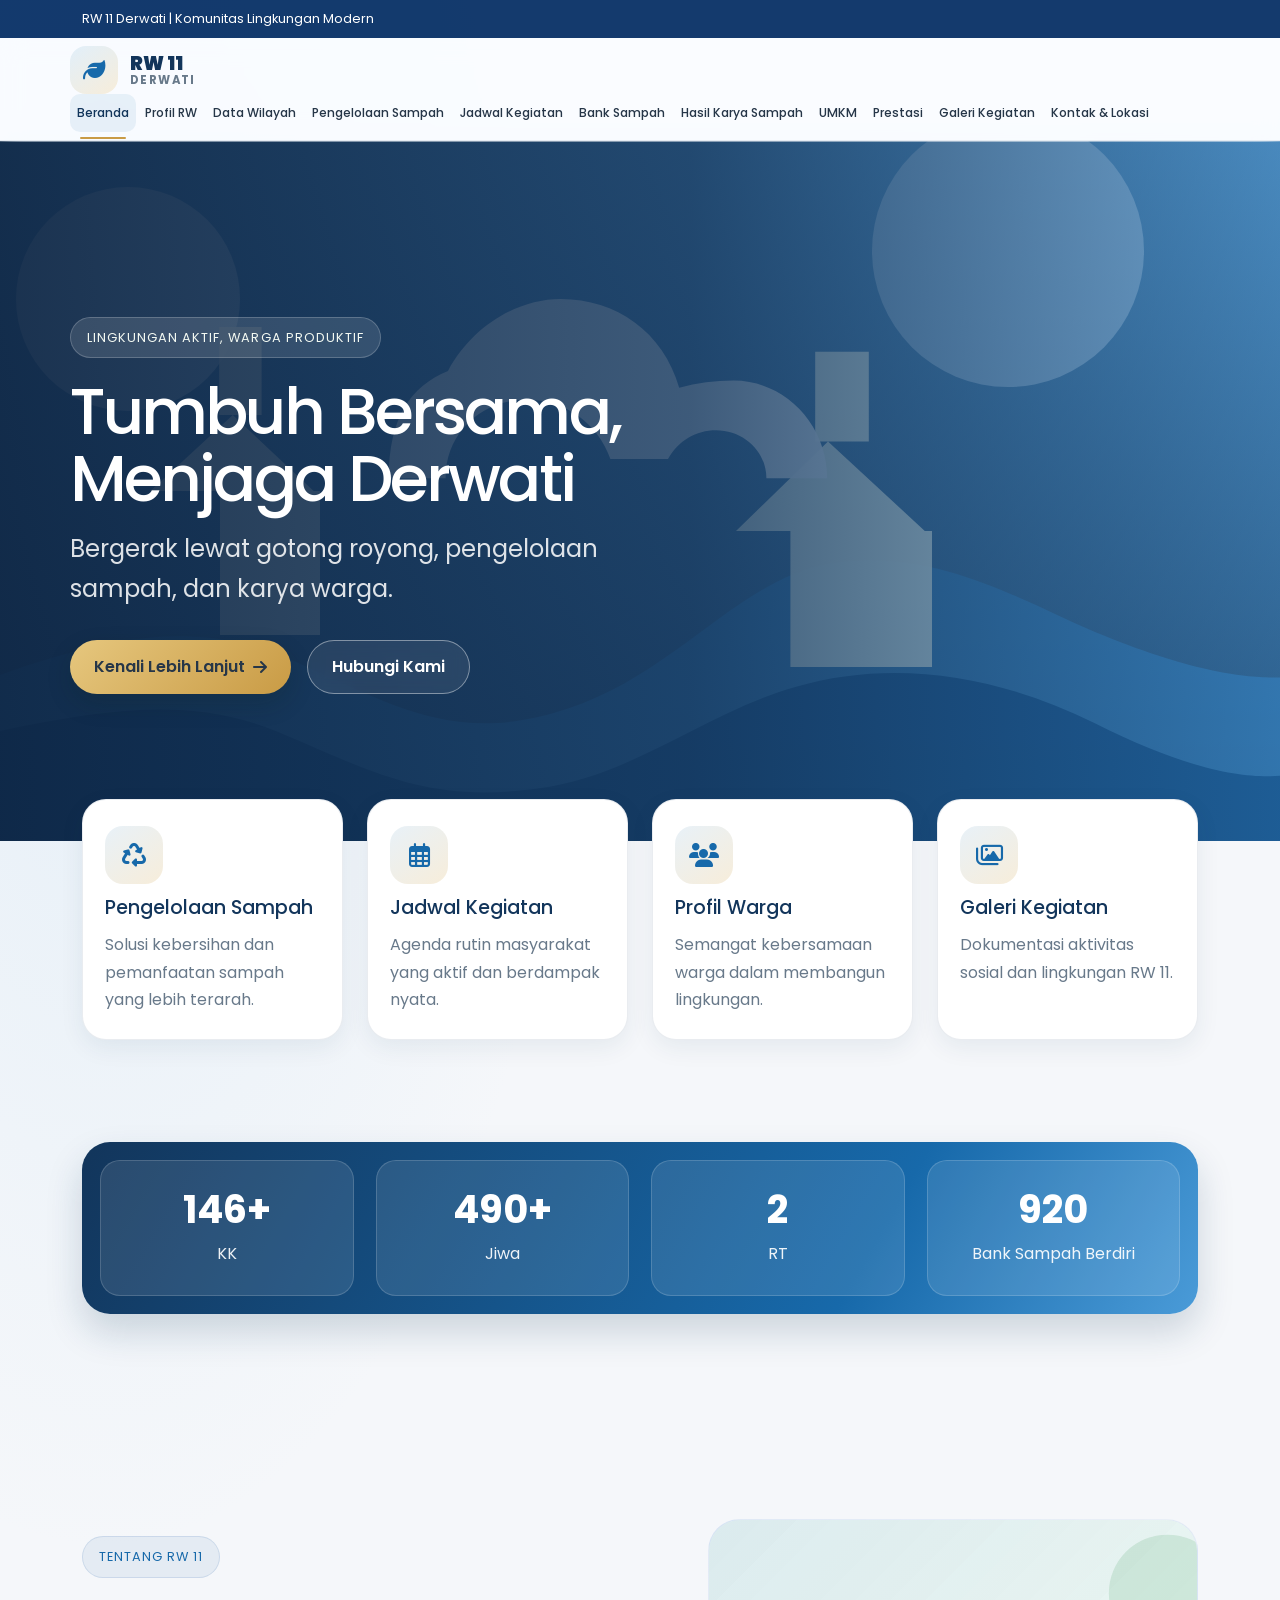
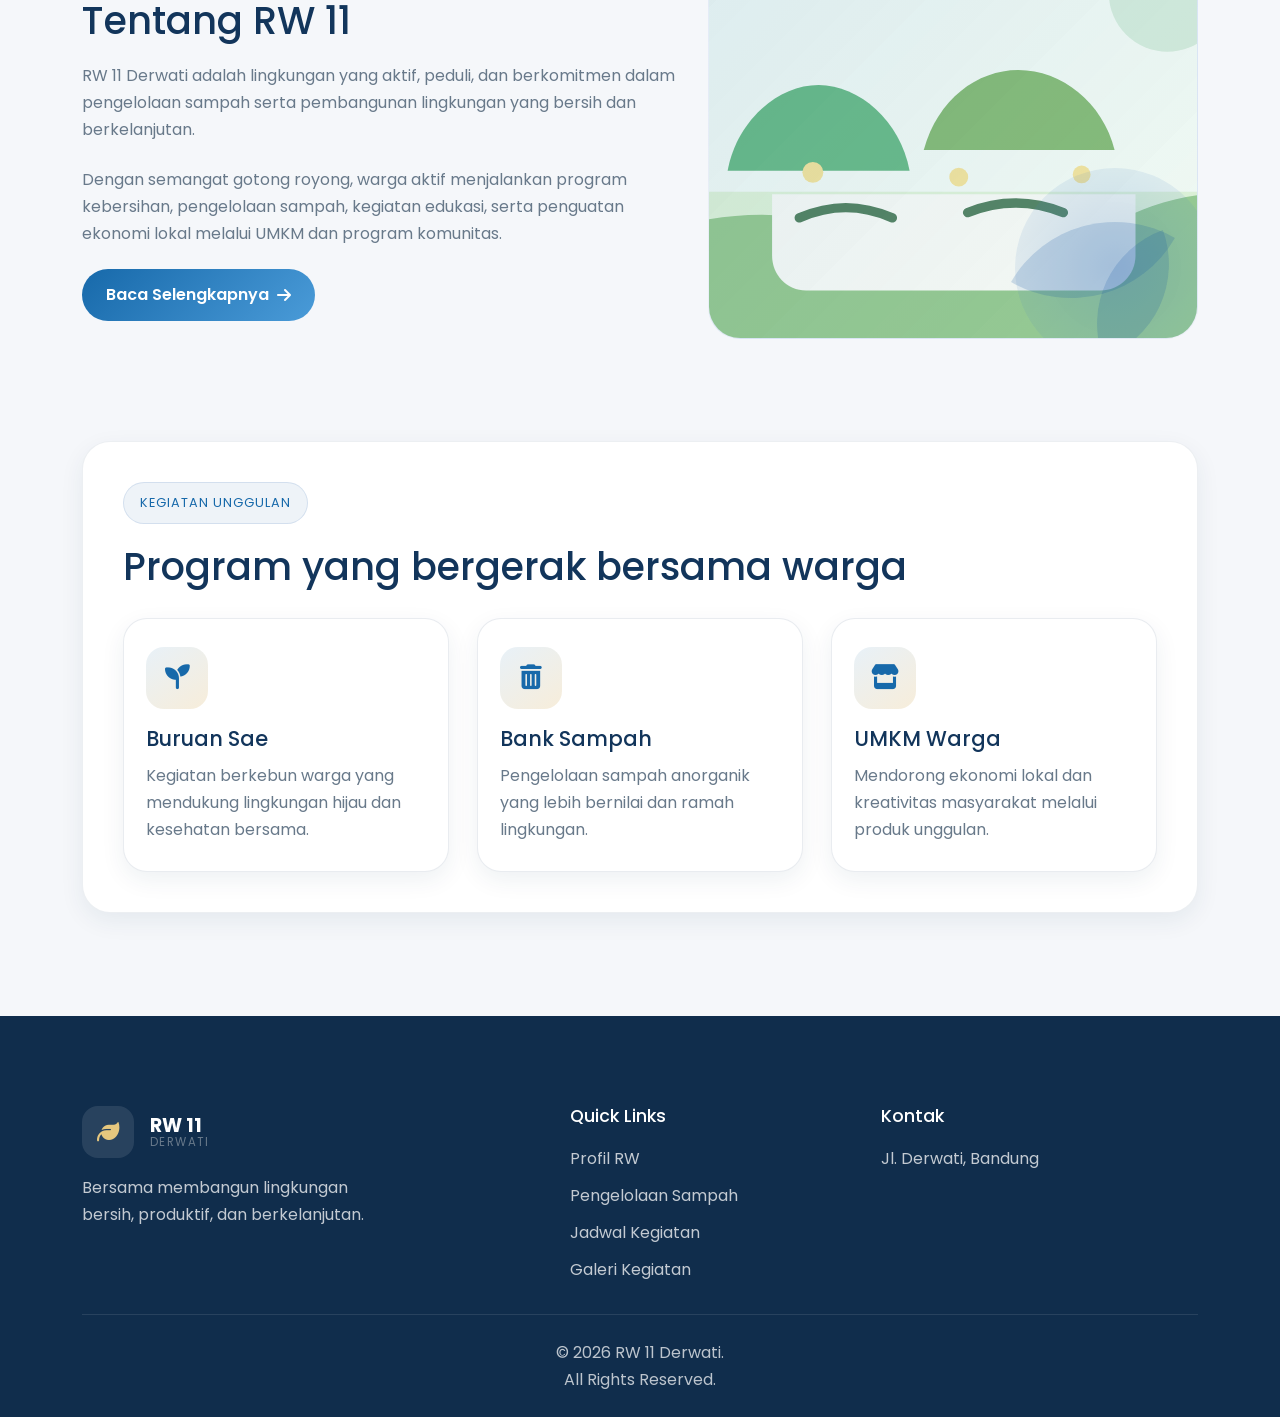
==== commit 9f04576c: "Add resident feedback form Let residents prepare suggestions and reports for WhatsApp while removing" ====
--- a/index.html
+++ b/index.html
@@ -28,10 +28,6 @@
     <div class="topbar">
       <div class="container topbar-inner">
         <div>RW 11 Derwati | Komunitas Lingkungan Modern</div>
-        <div class="topbar-links">
-          <a href="tel:081212345678"><i class="fa-solid fa-phone"></i> 0812-1234-5678</a>
-          <a href="mailto:rw11derwati@gmail.com"><i class="fa-solid fa-envelope"></i> rw11derwati@gmail.com</a>
-        </div>
       </div>
     </div>
 
@@ -243,8 +239,6 @@
             <h4>Kontak</h4>
             <ul class="footer-contact">
               <li>Jl. Derwati, Bandung</li>
-              <li>0812-1234-5678</li>
-              <li>rw11derwati@gmail.com</li>
             </ul>
           </div>
         </div>
--- a/css/style.css
+++ b/css/style.css
@@ -1819,6 +1819,58 @@
   }
 }
 
+.aspiration-card {
+  margin-top: 32px;
+  padding: clamp(24px, 4vw, 40px);
+}
+
+.aspiration-card .section-title {
+  margin-bottom: 10px;
+}
+
+.aspiration-description {
+  max-width: 760px;
+  color: var(--muted);
+  margin-bottom: 24px;
+}
+
+.aspiration-form {
+  display: grid;
+  gap: 10px;
+  max-width: 720px;
+}
+
+.aspiration-form label {
+  margin-top: 8px;
+  font-weight: 600;
+  color: var(--primary-dark);
+}
+
+.aspiration-form label span {
+  color: var(--muted);
+  font-weight: 400;
+}
+
+.aspiration-form input,
+.aspiration-form select,
+.aspiration-form textarea {
+  width: 100%;
+  padding: 12px 14px;
+  border: 1px solid var(--border);
+  border-radius: var(--radius-sm);
+  background: var(--card-bg);
+  color: var(--text);
+}
+
+.aspiration-form textarea {
+  resize: vertical;
+}
+
+.aspiration-form button {
+  justify-self: start;
+  margin-top: 12px;
+}
+
 @media (prefers-reduced-motion: reduce) {
   *,
   *::before,
